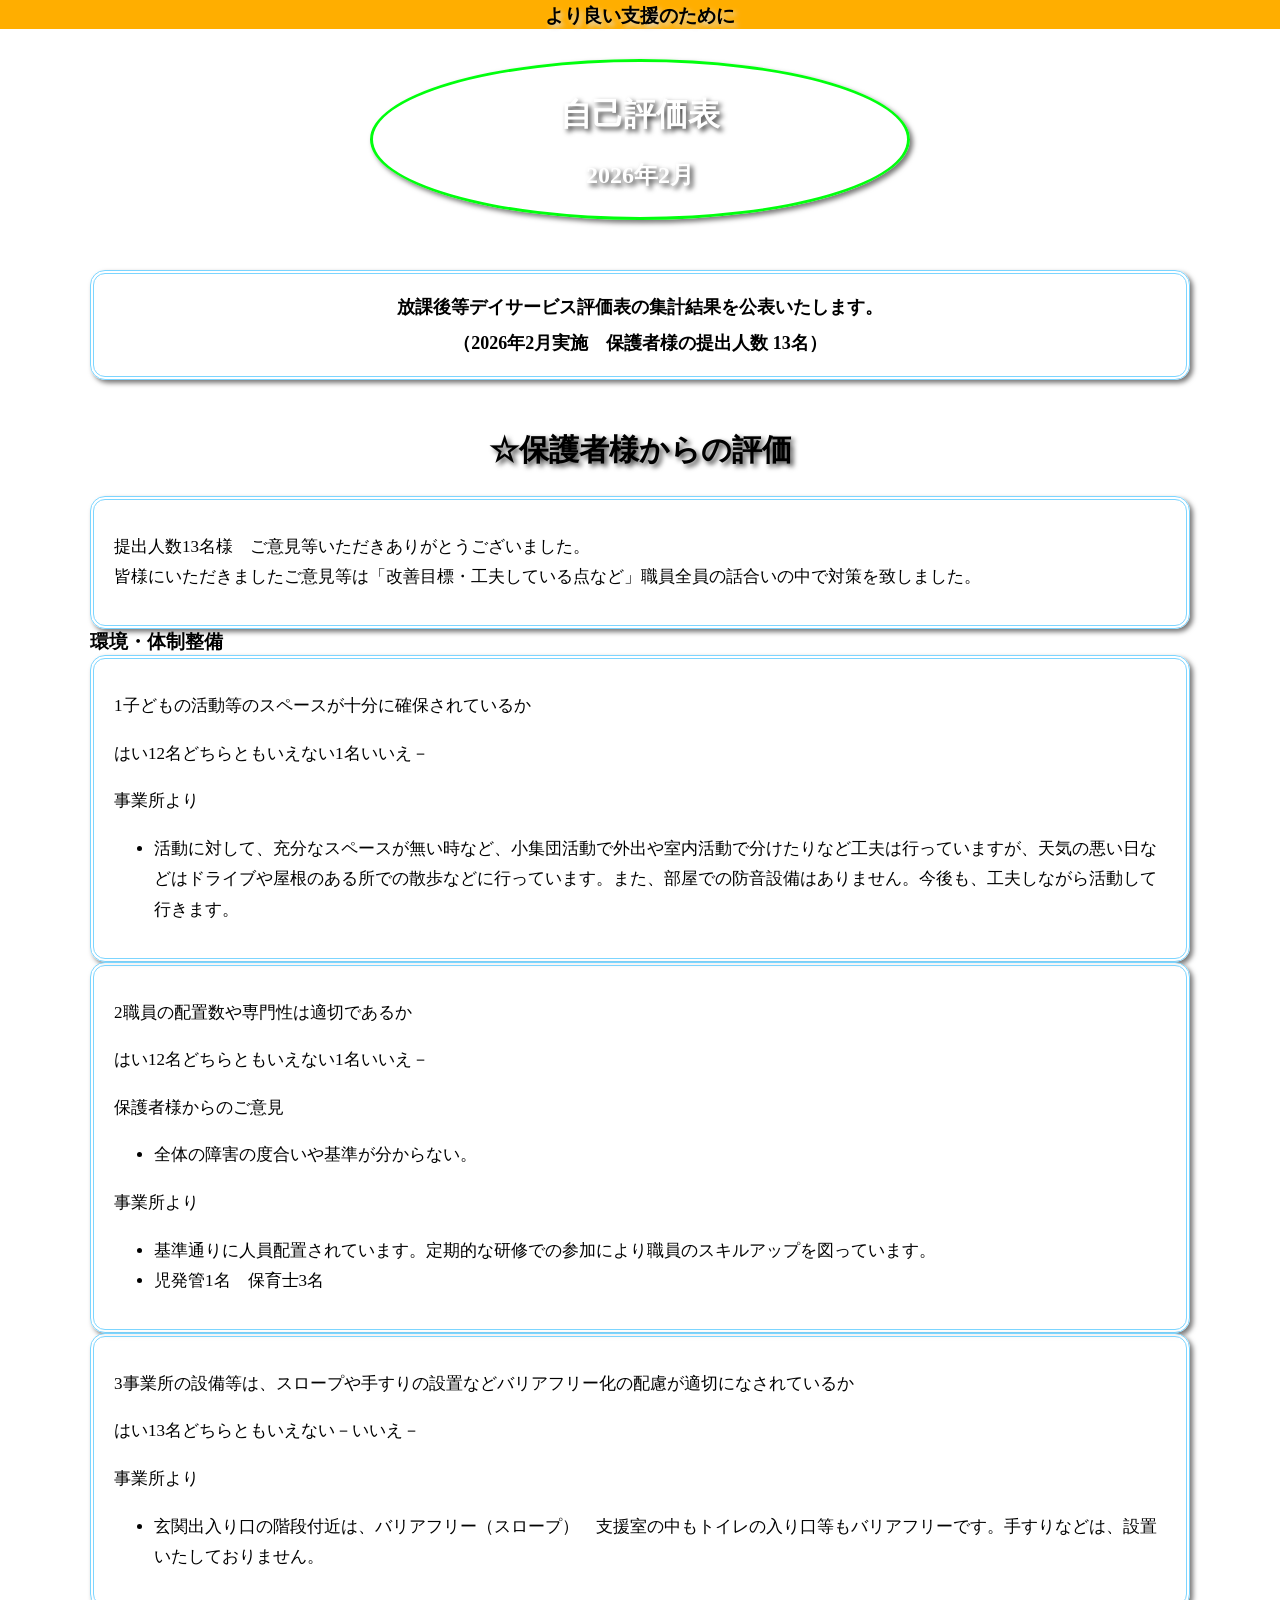
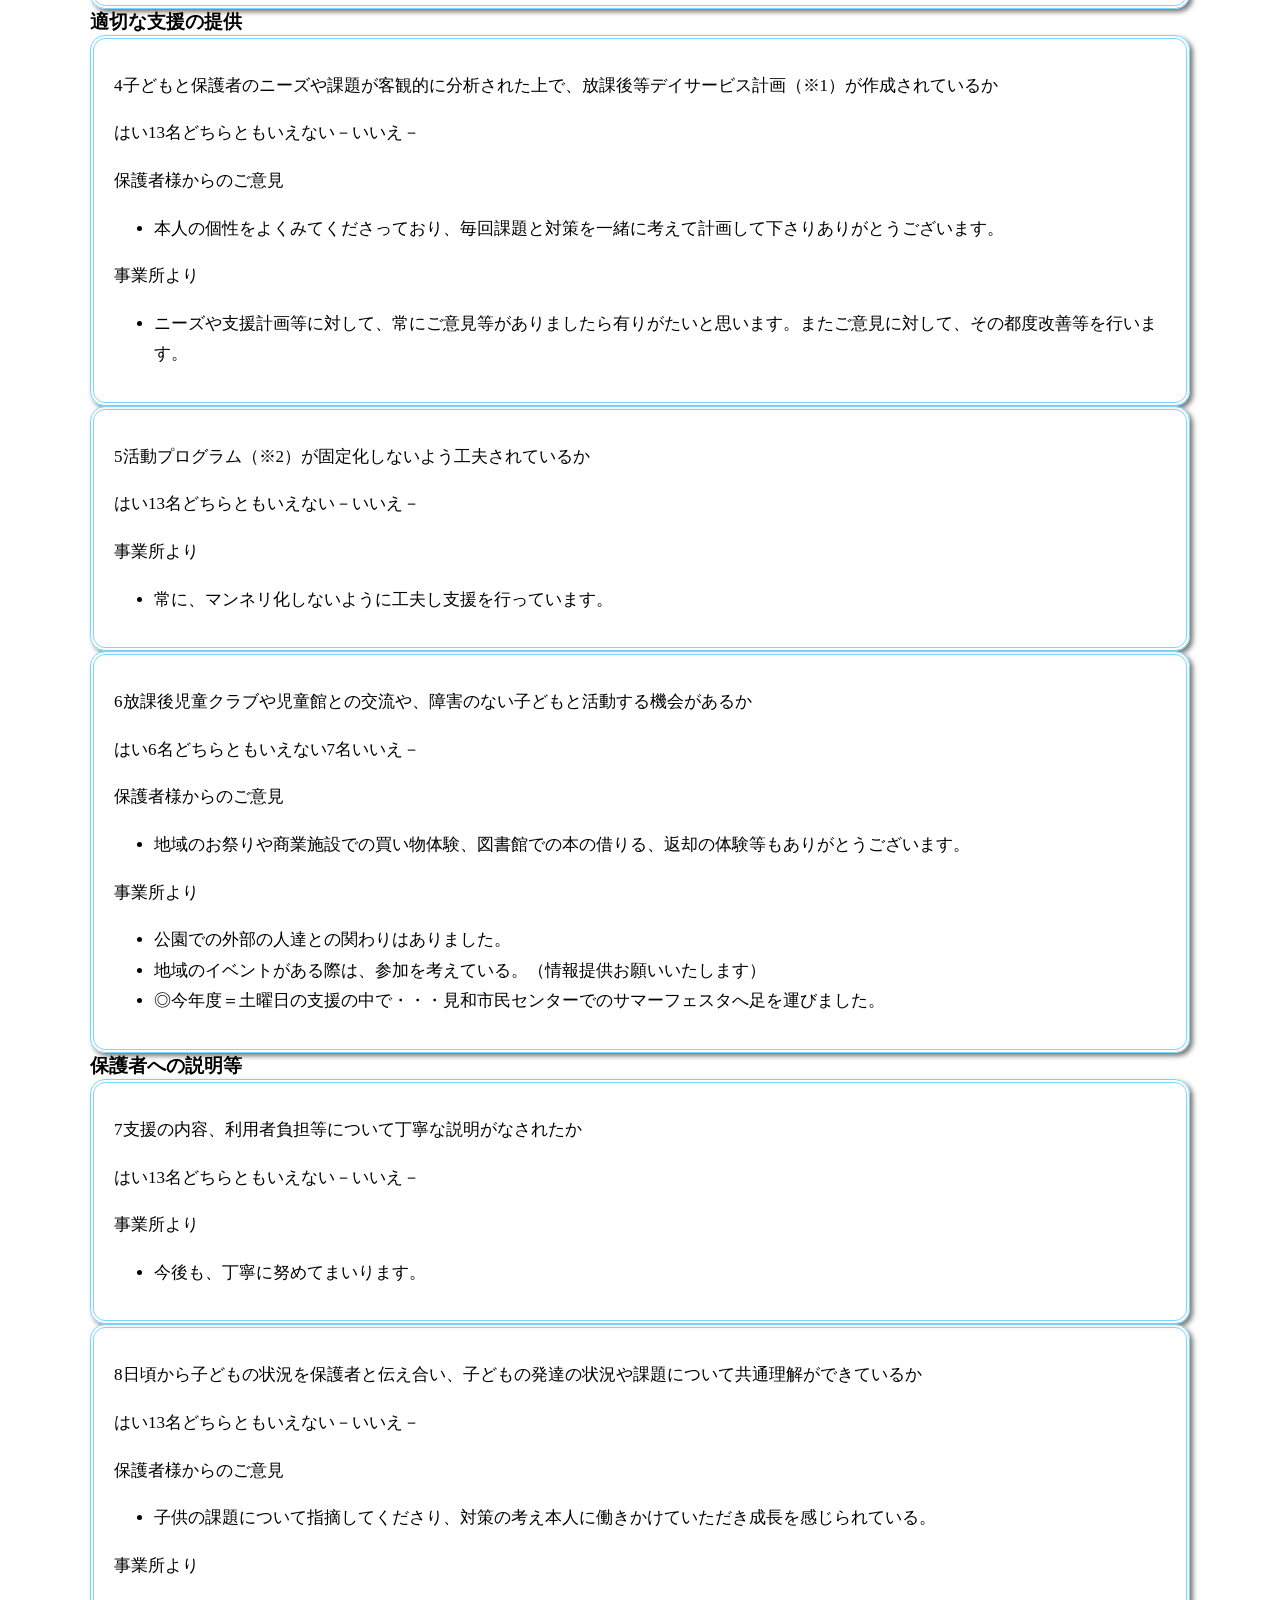
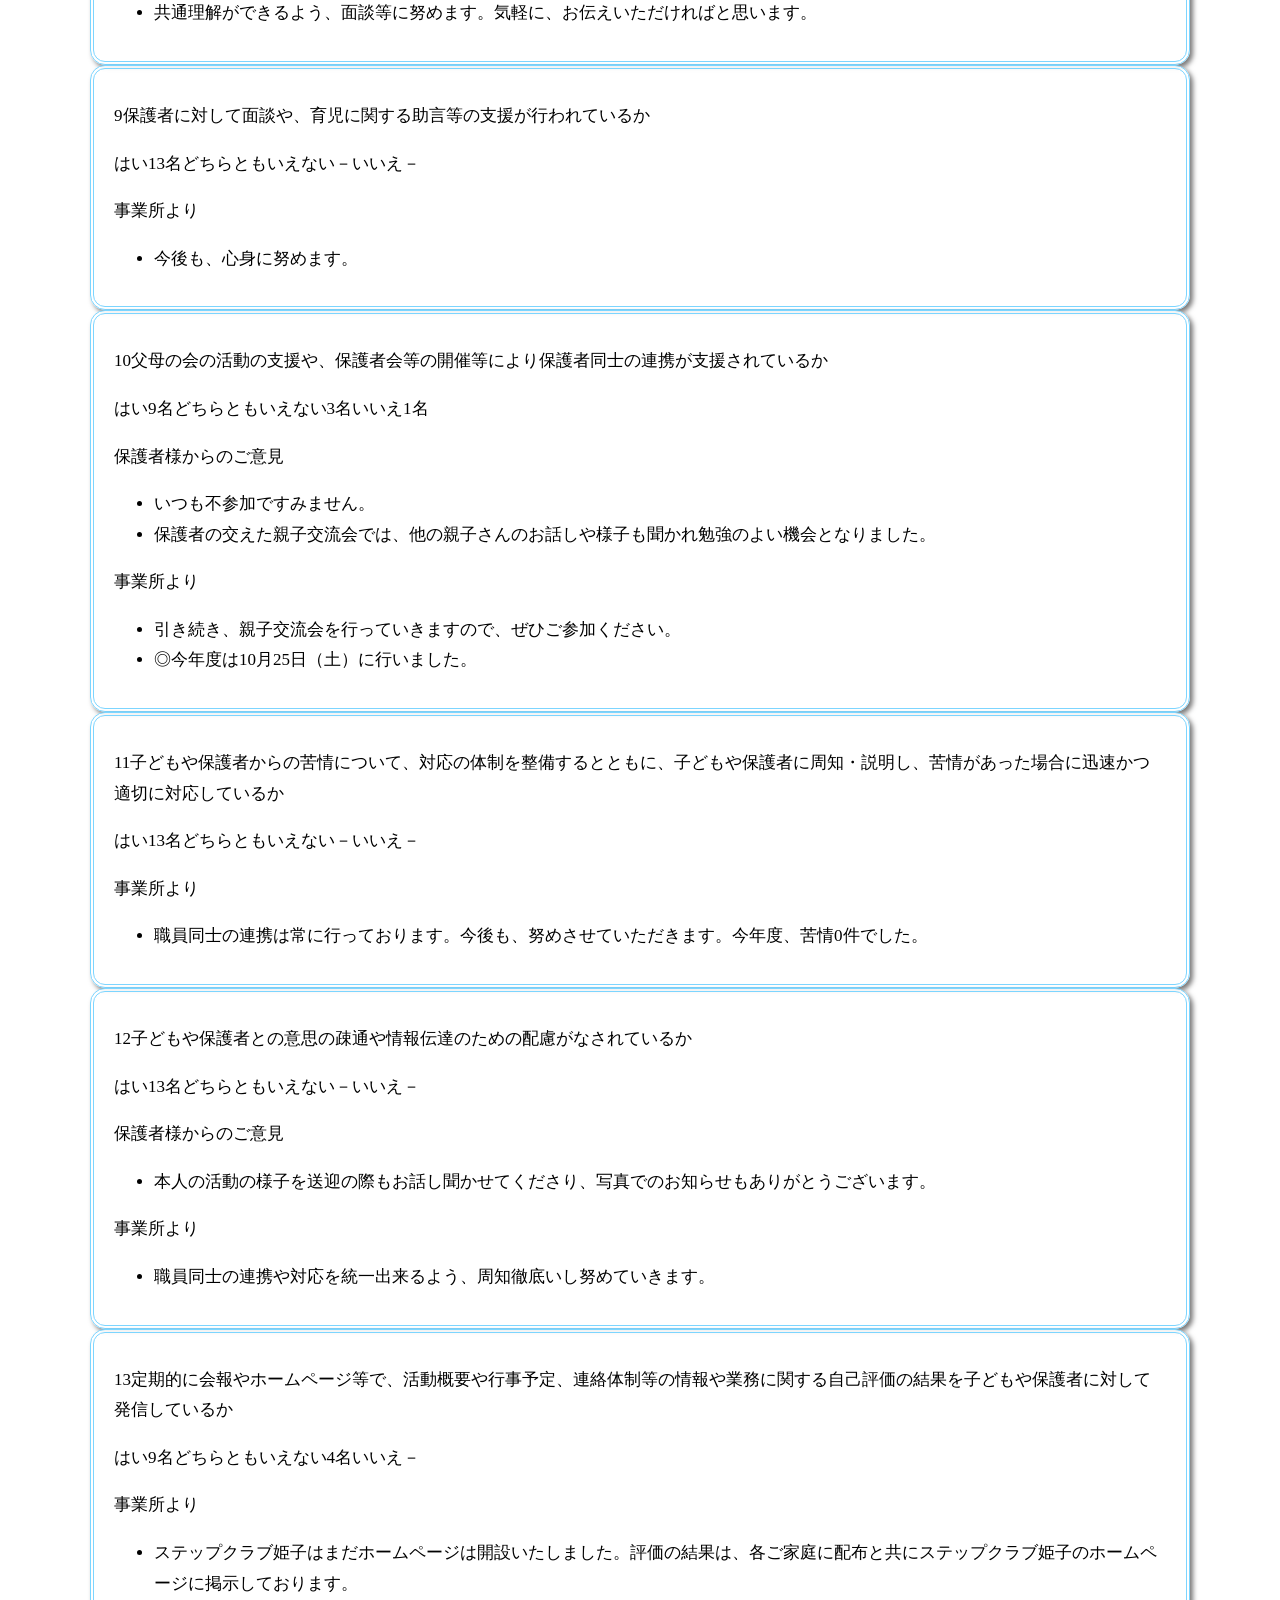
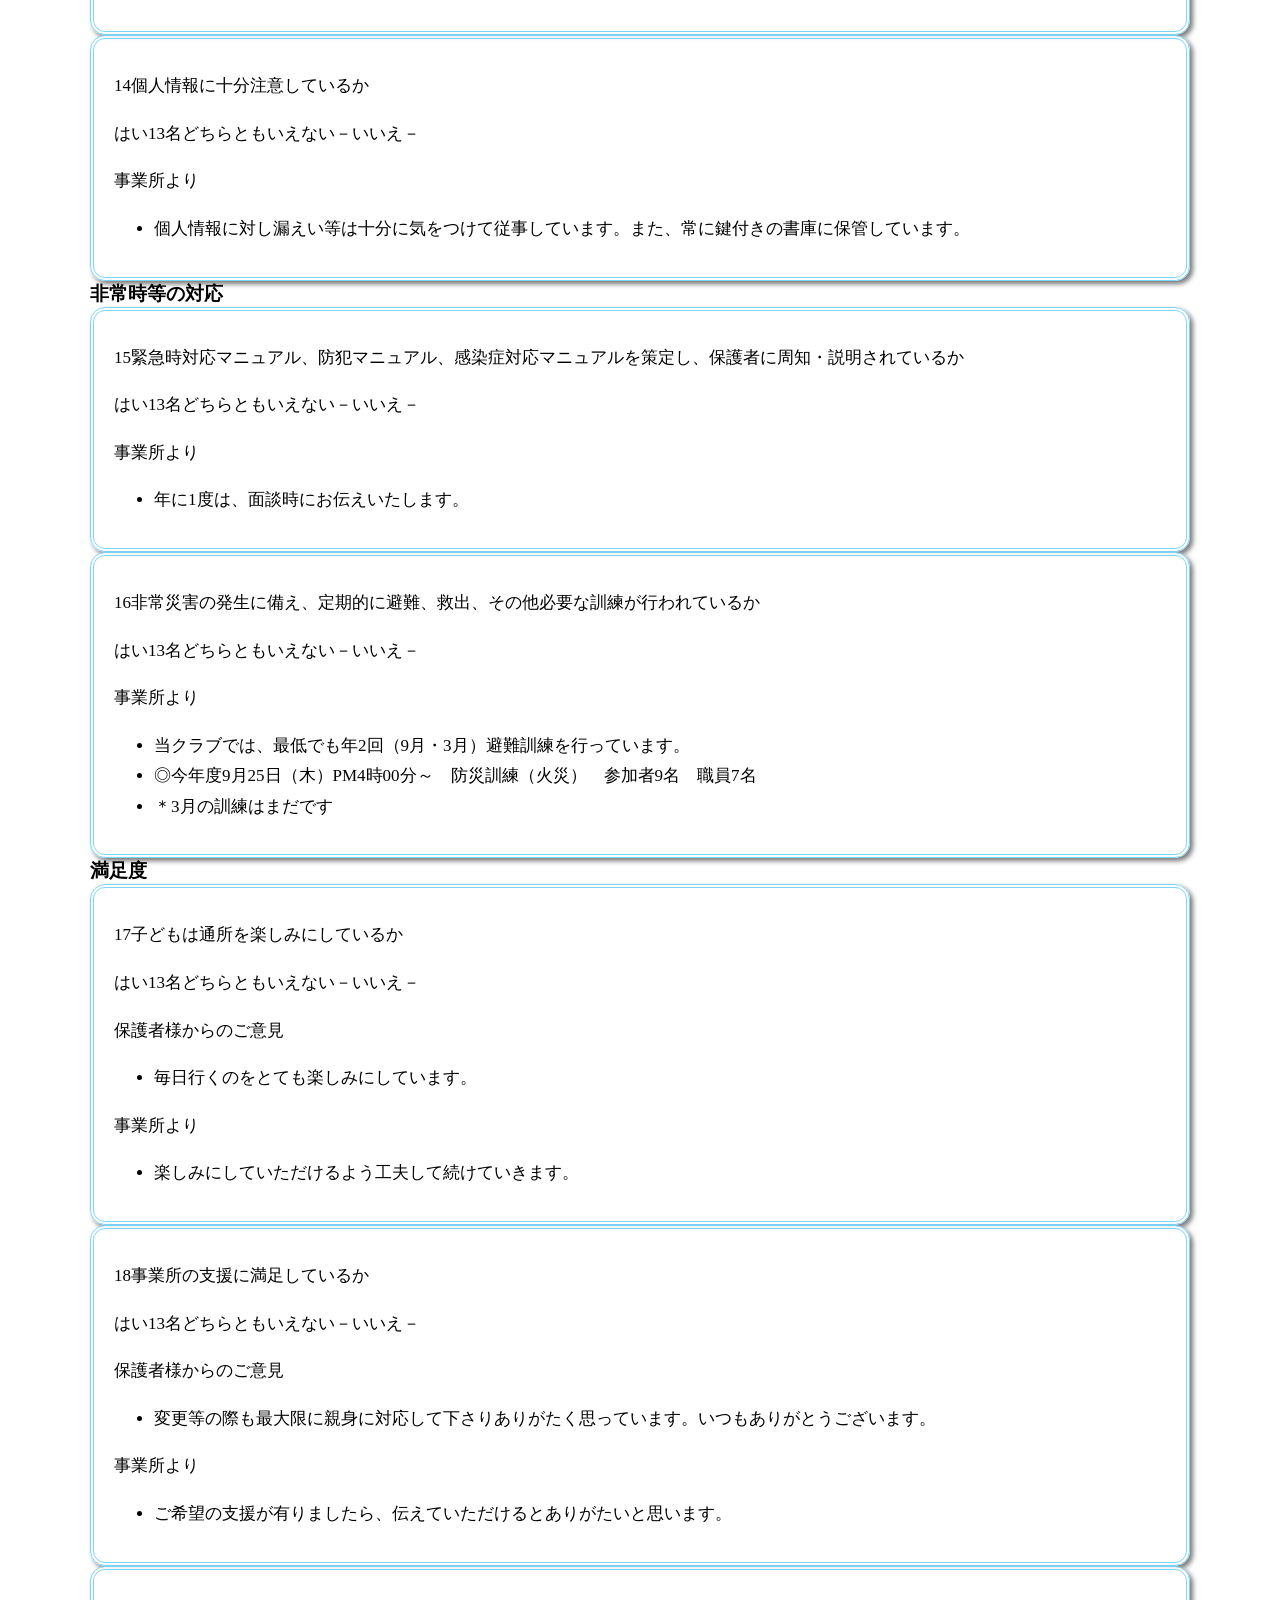
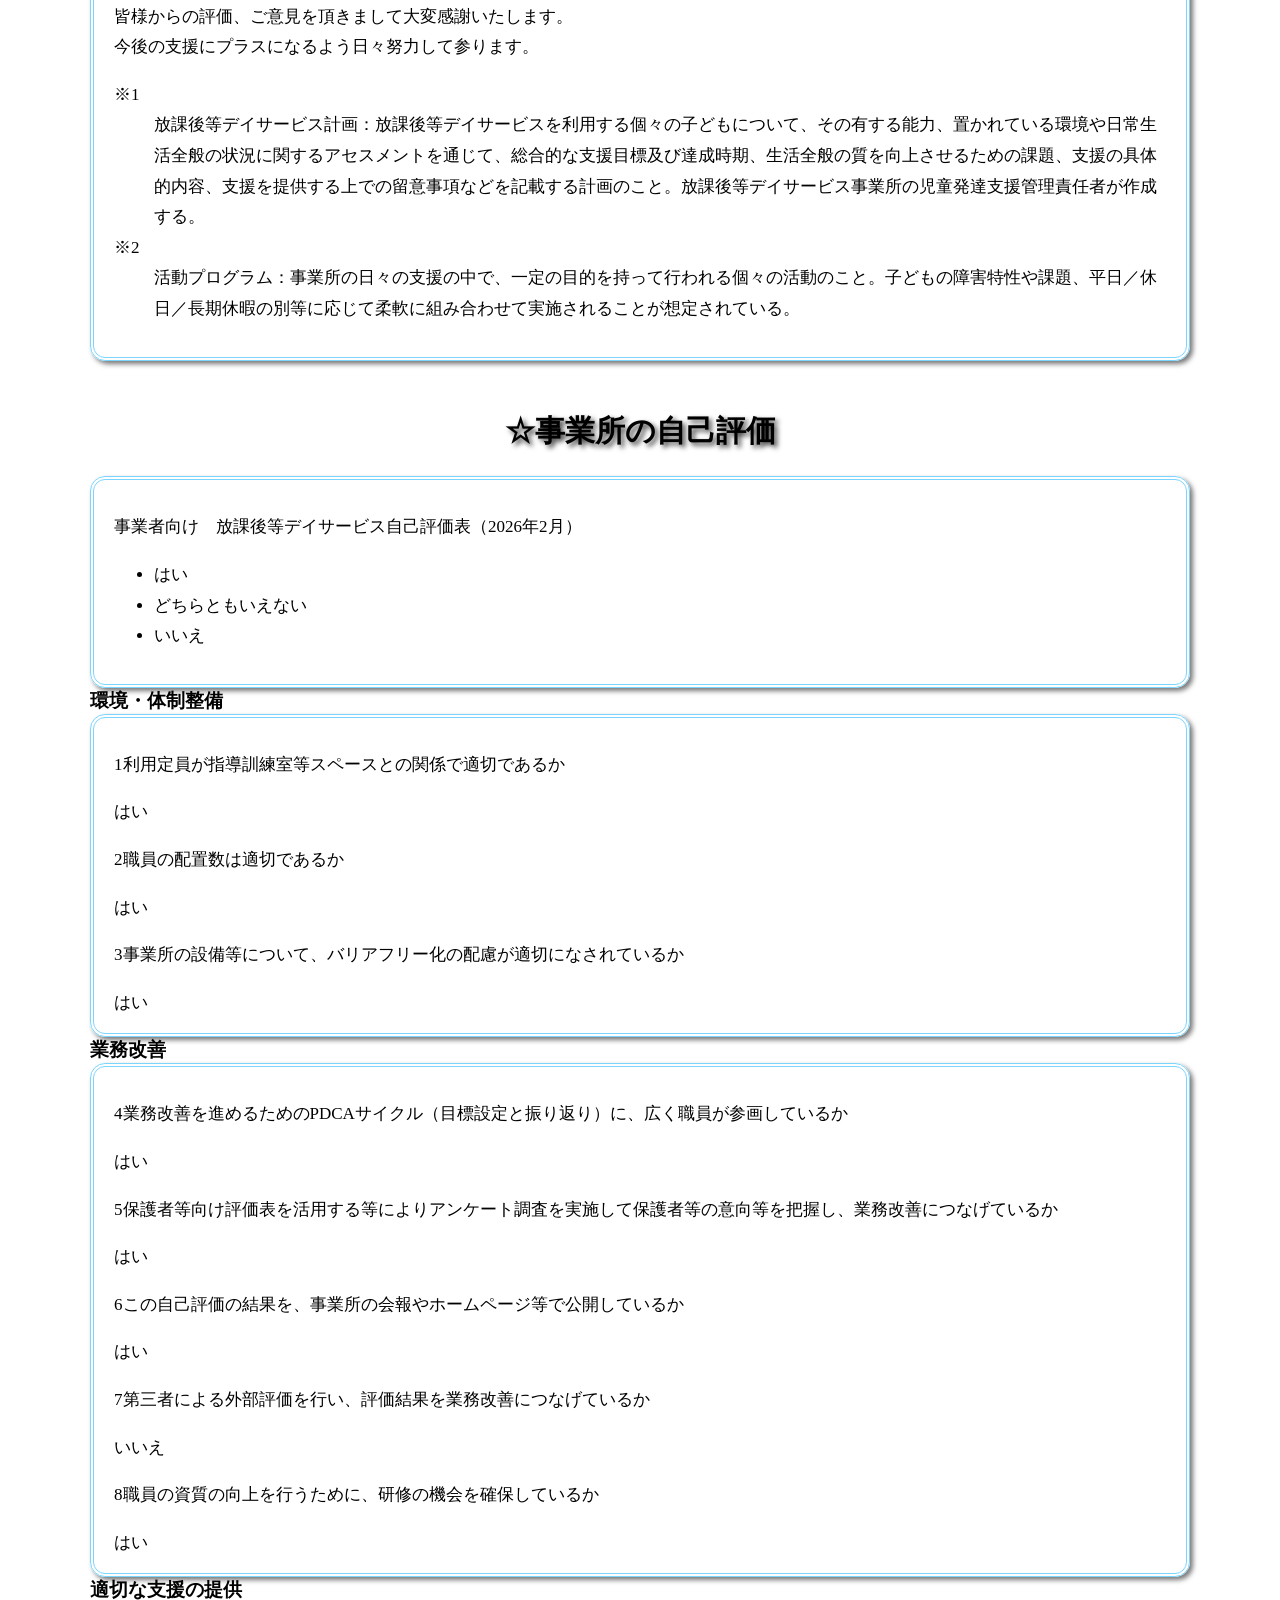
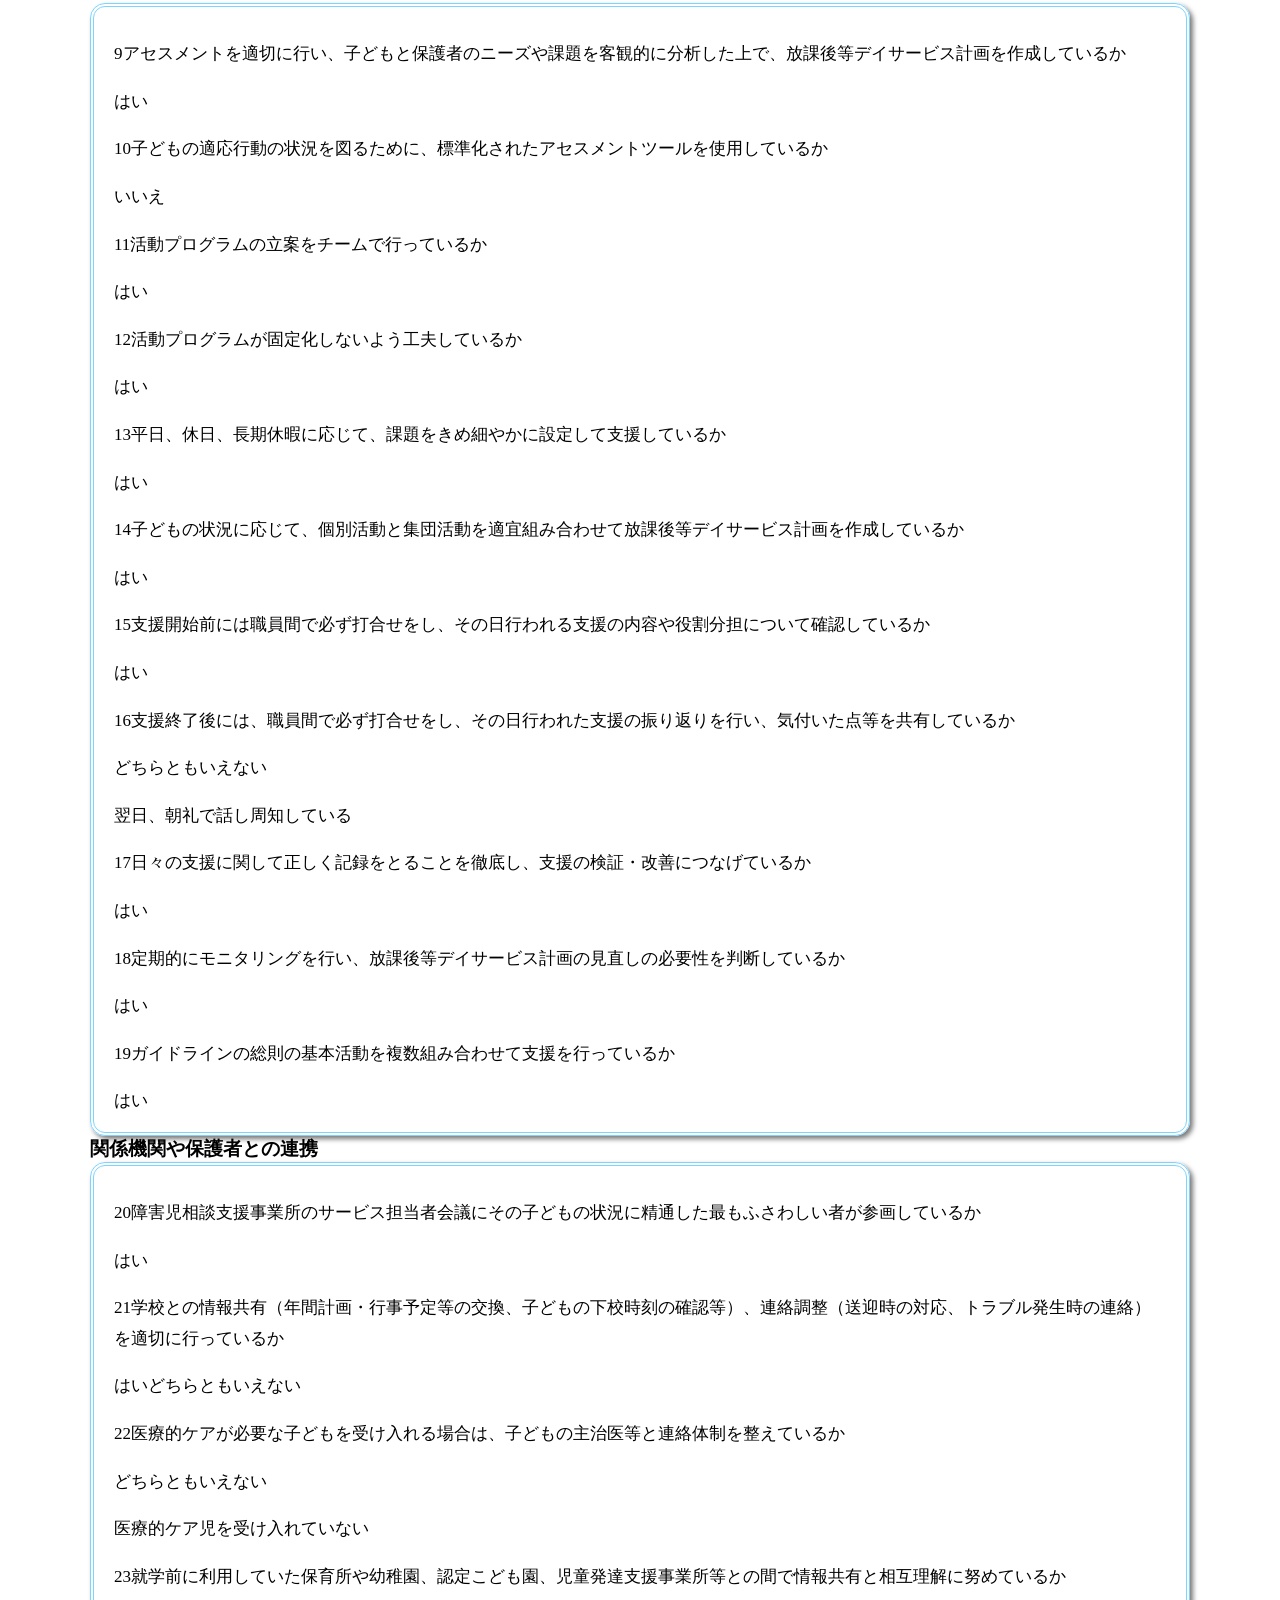
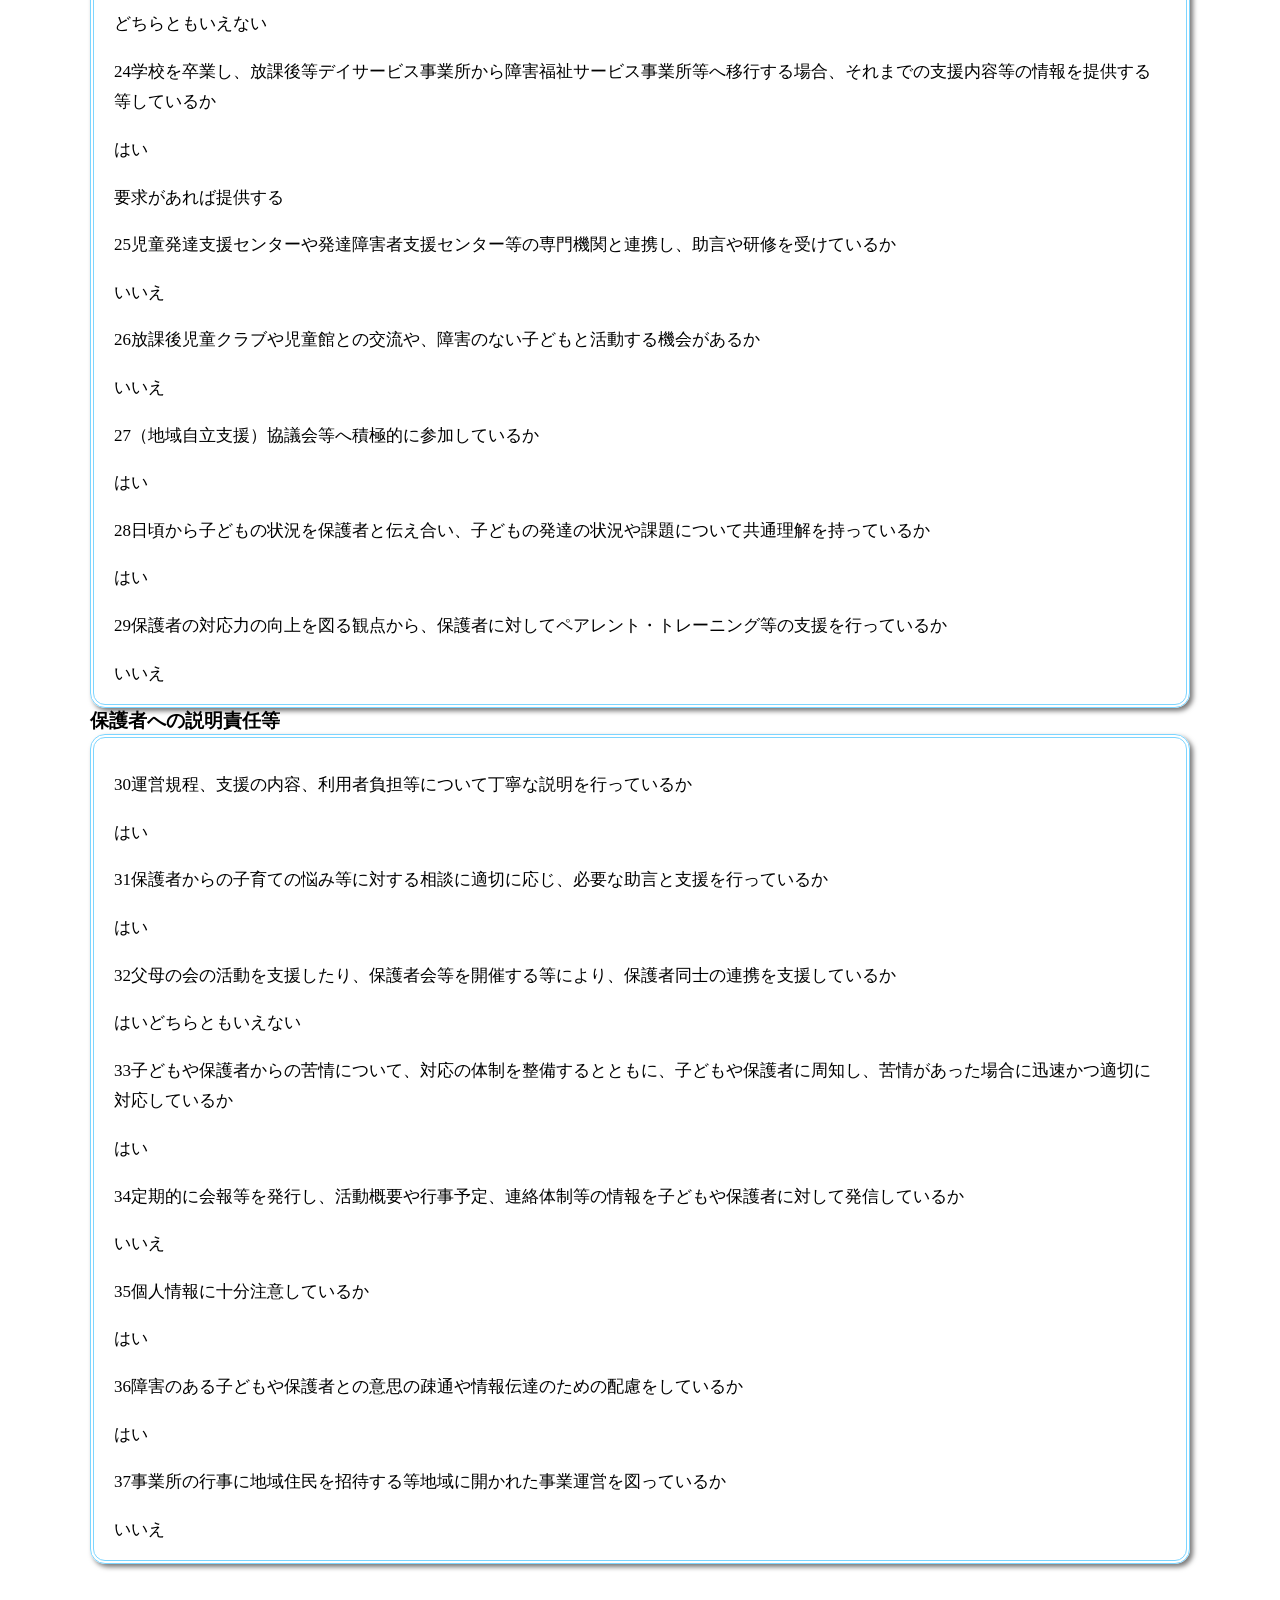
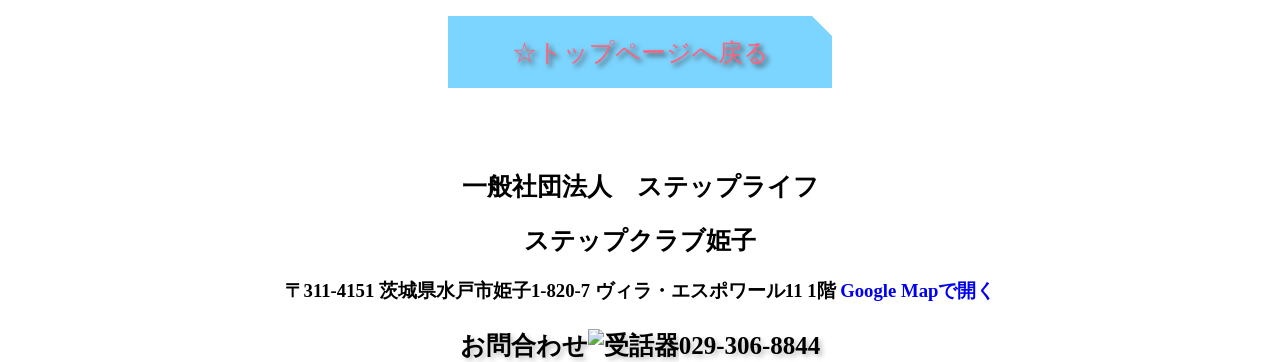
==== html/evaluation.html @ 7bf398f1 "Update evaluation.html" ====
<!DOCTYPE html>
<html lang="ja">
    <head>
        <meta charset="UTF-8">
        <meta name="viewport" content="width=device-width, initial-scale=1">
        <title>自己評価表 | 放課後等デイサービス　ステップクラブ姫子 | 水戸市</title>
        <meta name="description" content="水戸市の放課後等デイサービス ステップクラブ姫子の自己評価表です。保護者様からの評価とご意見、事業所の自己評価の結果を公表しています。">
        <meta property="og:site_name" content="ステップクラブ姫子" />
        <link rel="canonical" href="https://stepclub-himeko.github.io/html/evaluation.html">
        <link rel="icon" href="/images/favicon.png" type="image/png" sizes="192x192">
        <link rel="icon" href="/images/favicon.ico" sizes="48x48">
        <link rel="stylesheet" href="css/common.css">
        <link rel="stylesheet" href="css/evaluation2.css">
    </head>
    <body>
        <header id="header">
            <p class="first"><strong>より良い支援のために</strong></p>
        </header>
        <main id="main">
            <div class="title">
                <h1>自己評価表</h1>
                <h1 class="title-sub">2026年2月</h1>
            </div>

            <div class="section">
                <div class="card lead">
                    放課後等デイサービス評価表の集計結果を公表いたします。<br>
                    （2026年2月実施　保護者様の提出人数 13名）
                </div>
            </div>

            <div class="section">
                <h2 class="section-title parent-title">☆保護者様からの評価</h2>
                <div class="card">
                    <p class="intro">提出人数13名様　ご意見等いただきありがとうございました。<br>
                    皆様にいただきましたご意見等は「改善目標・工夫している点など」職員全員の話合いの中で対策を致しました。</p>
                </div>
                <h3 class="category">環境・体制整備</h3>
                <div class="item-list">
                    <div class="card item">
                        <p class="question"><span class="qno">1</span>子どもの活動等のスペースが十分に確保されているか</p>
                        <div class="counts"><span class="count yes"><span class="count-label">はい</span><span class="count-num">12名</span></span><span class="count mid"><span class="count-label">どちらともいえない</span><span class="count-num">1名</span></span><span class="count no zero"><span class="count-label">いいえ</span><span class="count-num">－</span></span></div>
                        <div class="answer"><p class="label">事業所より</p><ul><li>活動に対して、充分なスペースが無い時など、小集団活動で外出や室内活動で分けたりなど工夫は行っていますが、天気の悪い日などはドライブや屋根のある所での散歩などに行っています。また、部屋での防音設備はありません。今後も、工夫しながら活動して行きます。</li></ul></div>
                    </div>
                    <div class="card item">
                        <p class="question"><span class="qno">2</span>職員の配置数や専門性は適切であるか</p>
                        <div class="counts"><span class="count yes"><span class="count-label">はい</span><span class="count-num">12名</span></span><span class="count mid"><span class="count-label">どちらともいえない</span><span class="count-num">1名</span></span><span class="count no zero"><span class="count-label">いいえ</span><span class="count-num">－</span></span></div>
                        <div class="opinion"><p class="label">保護者様からのご意見</p><ul><li>全体の障害の度合いや基準が分からない。</li></ul></div>
                        <div class="answer"><p class="label">事業所より</p><ul><li>基準通りに人員配置されています。定期的な研修での参加により職員のスキルアップを図っています。</li><li>児発管1名　保育士3名</li></ul></div>
                    </div>
                    <div class="card item">
                        <p class="question"><span class="qno">3</span>事業所の設備等は、スロープや手すりの設置などバリアフリー化の配慮が適切になされているか</p>
                        <div class="counts"><span class="count yes"><span class="count-label">はい</span><span class="count-num">13名</span></span><span class="count mid zero"><span class="count-label">どちらともいえない</span><span class="count-num">－</span></span><span class="count no zero"><span class="count-label">いいえ</span><span class="count-num">－</span></span></div>
                        <div class="answer"><p class="label">事業所より</p><ul><li>玄関出入り口の階段付近は、バリアフリー（スロープ）　支援室の中もトイレの入り口等もバリアフリーです。手すりなどは、設置いたしておりません。</li></ul></div>
                    </div>
                </div>
                <h3 class="category">適切な支援の提供</h3>
                <div class="item-list">
                    <div class="card item">
                        <p class="question"><span class="qno">4</span>子どもと保護者のニーズや課題が客観的に分析された上で、放課後等デイサービス計画（※1）が作成されているか</p>
                        <div class="counts"><span class="count yes"><span class="count-label">はい</span><span class="count-num">13名</span></span><span class="count mid zero"><span class="count-label">どちらともいえない</span><span class="count-num">－</span></span><span class="count no zero"><span class="count-label">いいえ</span><span class="count-num">－</span></span></div>
                        <div class="opinion"><p class="label">保護者様からのご意見</p><ul><li>本人の個性をよくみてくださっており、毎回課題と対策を一緒に考えて計画して下さりありがとうございます。</li></ul></div>
                        <div class="answer"><p class="label">事業所より</p><ul><li>ニーズや支援計画等に対して、常にご意見等がありましたら有りがたいと思います。またご意見に対して、その都度改善等を行います。</li></ul></div>
                    </div>
                    <div class="card item">
                        <p class="question"><span class="qno">5</span>活動プログラム（※2）が固定化しないよう工夫されているか</p>
                        <div class="counts"><span class="count yes"><span class="count-label">はい</span><span class="count-num">13名</span></span><span class="count mid zero"><span class="count-label">どちらともいえない</span><span class="count-num">－</span></span><span class="count no zero"><span class="count-label">いいえ</span><span class="count-num">－</span></span></div>
                        <div class="answer"><p class="label">事業所より</p><ul><li>常に、マンネリ化しないように工夫し支援を行っています。</li></ul></div>
                    </div>
                    <div class="card item">
                        <p class="question"><span class="qno">6</span>放課後児童クラブや児童館との交流や、障害のない子どもと活動する機会があるか</p>
                        <div class="counts"><span class="count yes"><span class="count-label">はい</span><span class="count-num">6名</span></span><span class="count mid"><span class="count-label">どちらともいえない</span><span class="count-num">7名</span></span><span class="count no zero"><span class="count-label">いいえ</span><span class="count-num">－</span></span></div>
                        <div class="opinion"><p class="label">保護者様からのご意見</p><ul><li>地域のお祭りや商業施設での買い物体験、図書館での本の借りる、返却の体験等もありがとうございます。</li></ul></div>
                        <div class="answer"><p class="label">事業所より</p><ul><li>公園での外部の人達との関わりはありました。</li><li>地域のイベントがある際は、参加を考えている。（情報提供お願いいたします）</li><li class="strong">◎今年度＝土曜日の支援の中で・・・見和市民センターでのサマーフェスタへ足を運びました。</li></ul></div>
                    </div>
                </div>
                <h3 class="category">保護者への説明等</h3>
                <div class="item-list">
                    <div class="card item">
                        <p class="question"><span class="qno">7</span>支援の内容、利用者負担等について丁寧な説明がなされたか</p>
                        <div class="counts"><span class="count yes"><span class="count-label">はい</span><span class="count-num">13名</span></span><span class="count mid zero"><span class="count-label">どちらともいえない</span><span class="count-num">－</span></span><span class="count no zero"><span class="count-label">いいえ</span><span class="count-num">－</span></span></div>
                        <div class="answer"><p class="label">事業所より</p><ul><li>今後も、丁寧に努めてまいります。</li></ul></div>
                    </div>
                    <div class="card item">
                        <p class="question"><span class="qno">8</span>日頃から子どもの状況を保護者と伝え合い、子どもの発達の状況や課題について共通理解ができているか</p>
                        <div class="counts"><span class="count yes"><span class="count-label">はい</span><span class="count-num">13名</span></span><span class="count mid zero"><span class="count-label">どちらともいえない</span><span class="count-num">－</span></span><span class="count no zero"><span class="count-label">いいえ</span><span class="count-num">－</span></span></div>
                        <div class="opinion"><p class="label">保護者様からのご意見</p><ul><li>子供の課題について指摘してくださり、対策の考え本人に働きかけていただき成長を感じられている。</li></ul></div>
                        <div class="answer"><p class="label">事業所より</p><ul><li>共通理解ができるよう、面談等に努めます。気軽に、お伝えいただければと思います。</li></ul></div>
                    </div>
                    <div class="card item">
                        <p class="question"><span class="qno">9</span>保護者に対して面談や、育児に関する助言等の支援が行われているか</p>
                        <div class="counts"><span class="count yes"><span class="count-label">はい</span><span class="count-num">13名</span></span><span class="count mid zero"><span class="count-label">どちらともいえない</span><span class="count-num">－</span></span><span class="count no zero"><span class="count-label">いいえ</span><span class="count-num">－</span></span></div>
                        <div class="answer"><p class="label">事業所より</p><ul><li>今後も、心身に努めます。</li></ul></div>
                    </div>
                    <div class="card item">
                        <p class="question"><span class="qno">10</span>父母の会の活動の支援や、保護者会等の開催等により保護者同士の連携が支援されているか</p>
                        <div class="counts"><span class="count yes"><span class="count-label">はい</span><span class="count-num">9名</span></span><span class="count mid"><span class="count-label">どちらともいえない</span><span class="count-num">3名</span></span><span class="count no"><span class="count-label">いいえ</span><span class="count-num">1名</span></span></div>
                        <div class="opinion"><p class="label">保護者様からのご意見</p><ul><li>いつも不参加ですみません。</li><li>保護者の交えた親子交流会では、他の親子さんのお話しや様子も聞かれ勉強のよい機会となりました。</li></ul></div>
                        <div class="answer"><p class="label">事業所より</p><ul><li class="strong">引き続き、親子交流会を行っていきますので、ぜひご参加ください。</li><li class="strong">◎今年度は10月25日（土）に行いました。</li></ul></div>
                    </div>
                    <div class="card item">
                        <p class="question"><span class="qno">11</span>子どもや保護者からの苦情について、対応の体制を整備するとともに、子どもや保護者に周知・説明し、苦情があった場合に迅速かつ適切に対応しているか</p>
                        <div class="counts"><span class="count yes"><span class="count-label">はい</span><span class="count-num">13名</span></span><span class="count mid zero"><span class="count-label">どちらともいえない</span><span class="count-num">－</span></span><span class="count no zero"><span class="count-label">いいえ</span><span class="count-num">－</span></span></div>
                        <div class="answer"><p class="label">事業所より</p><ul><li>職員同士の連携は常に行っております。今後も、努めさせていただきます。今年度、苦情0件でした。</li></ul></div>
                    </div>
                    <div class="card item">
                        <p class="question"><span class="qno">12</span>子どもや保護者との意思の疎通や情報伝達のための配慮がなされているか</p>
                        <div class="counts"><span class="count yes"><span class="count-label">はい</span><span class="count-num">13名</span></span><span class="count mid zero"><span class="count-label">どちらともいえない</span><span class="count-num">－</span></span><span class="count no zero"><span class="count-label">いいえ</span><span class="count-num">－</span></span></div>
                        <div class="opinion"><p class="label">保護者様からのご意見</p><ul><li>本人の活動の様子を送迎の際もお話し聞かせてくださり、写真でのお知らせもありがとうございます。</li></ul></div>
                        <div class="answer"><p class="label">事業所より</p><ul><li>職員同士の連携や対応を統一出来るよう、周知徹底いし努めていきます。</li></ul></div>
                    </div>
                    <div class="card item">
                        <p class="question"><span class="qno">13</span>定期的に会報やホームページ等で、活動概要や行事予定、連絡体制等の情報や業務に関する自己評価の結果を子どもや保護者に対して発信しているか</p>
                        <div class="counts"><span class="count yes"><span class="count-label">はい</span><span class="count-num">9名</span></span><span class="count mid"><span class="count-label">どちらともいえない</span><span class="count-num">4名</span></span><span class="count no zero"><span class="count-label">いいえ</span><span class="count-num">－</span></span></div>
                        <div class="answer"><p class="label">事業所より</p><ul><li class="strong">ステップクラブ姫子はまだホームページは開設いたしました。評価の結果は、各ご家庭に配布と共にステップクラブ姫子のホームページに掲示しております。</li></ul></div>
                    </div>
                    <div class="card item">
                        <p class="question"><span class="qno">14</span>個人情報に十分注意しているか</p>
                        <div class="counts"><span class="count yes"><span class="count-label">はい</span><span class="count-num">13名</span></span><span class="count mid zero"><span class="count-label">どちらともいえない</span><span class="count-num">－</span></span><span class="count no zero"><span class="count-label">いいえ</span><span class="count-num">－</span></span></div>
                        <div class="answer"><p class="label">事業所より</p><ul><li>個人情報に対し漏えい等は十分に気をつけて従事しています。また、常に鍵付きの書庫に保管しています。</li></ul></div>
                    </div>
                </div>
                <h3 class="category">非常時等の対応</h3>
                <div class="item-list">
                    <div class="card item">
                        <p class="question"><span class="qno">15</span>緊急時対応マニュアル、防犯マニュアル、感染症対応マニュアルを策定し、保護者に周知・説明されているか</p>
                        <div class="counts"><span class="count yes"><span class="count-label">はい</span><span class="count-num">13名</span></span><span class="count mid zero"><span class="count-label">どちらともいえない</span><span class="count-num">－</span></span><span class="count no zero"><span class="count-label">いいえ</span><span class="count-num">－</span></span></div>
                        <div class="answer"><p class="label">事業所より</p><ul><li>年に1度は、面談時にお伝えいたします。</li></ul></div>
                    </div>
                    <div class="card item">
                        <p class="question"><span class="qno">16</span>非常災害の発生に備え、定期的に避難、救出、その他必要な訓練が行われているか</p>
                        <div class="counts"><span class="count yes"><span class="count-label">はい</span><span class="count-num">13名</span></span><span class="count mid zero"><span class="count-label">どちらともいえない</span><span class="count-num">－</span></span><span class="count no zero"><span class="count-label">いいえ</span><span class="count-num">－</span></span></div>
                        <div class="answer"><p class="label">事業所より</p><ul><li class="strong">当クラブでは、最低でも年2回（9月・3月）避難訓練を行っています。</li><li class="strong">◎今年度9月25日（木）PM4時00分～　防災訓練（火災）　参加者9名　職員7名</li><li class="strong">＊3月の訓練はまだです</li></ul></div>
                    </div>
                </div>
                <h3 class="category">満足度</h3>
                <div class="item-list">
                    <div class="card item">
                        <p class="question"><span class="qno">17</span>子どもは通所を楽しみにしているか</p>
                        <div class="counts"><span class="count yes"><span class="count-label">はい</span><span class="count-num">13名</span></span><span class="count mid zero"><span class="count-label">どちらともいえない</span><span class="count-num">－</span></span><span class="count no zero"><span class="count-label">いいえ</span><span class="count-num">－</span></span></div>
                        <div class="opinion"><p class="label">保護者様からのご意見</p><ul><li>毎日行くのをとても楽しみにしています。</li></ul></div>
                        <div class="answer"><p class="label">事業所より</p><ul><li>楽しみにしていただけるよう工夫して続けていきます。</li></ul></div>
                    </div>
                    <div class="card item">
                        <p class="question"><span class="qno">18</span>事業所の支援に満足しているか</p>
                        <div class="counts"><span class="count yes"><span class="count-label">はい</span><span class="count-num">13名</span></span><span class="count mid zero"><span class="count-label">どちらともいえない</span><span class="count-num">－</span></span><span class="count no zero"><span class="count-label">いいえ</span><span class="count-num">－</span></span></div>
                        <div class="opinion"><p class="label">保護者様からのご意見</p><ul><li>変更等の際も最大限に親身に対応して下さりありがたく思っています。いつもありがとうございます。</li></ul></div>
                        <div class="answer"><p class="label">事業所より</p><ul><li class="strong">ご希望の支援が有りましたら、伝えていただけるとありがたいと思います。</li></ul></div>
                    </div>
                </div>
                <div class="card notes">
                    <p class="thanks">皆様からの評価、ご意見を頂きまして大変感謝いたします。<br>今後の支援にプラスになるよう日々努力して参ります。</p>
                    <dl class="footnote">
                        <dt>※1</dt>
                        <dd>放課後等デイサービス計画：放課後等デイサービスを利用する個々の子どもについて、その有する能力、置かれている環境や日常生活全般の状況に関するアセスメントを通じて、総合的な支援目標及び達成時期、生活全般の質を向上させるための課題、支援の具体的内容、支援を提供する上での留意事項などを記載する計画のこと。放課後等デイサービス事業所の児童発達支援管理責任者が作成する。</dd>
                        <dt>※2</dt>
                        <dd>活動プログラム：事業所の日々の支援の中で、一定の目的を持って行われる個々の活動のこと。子どもの障害特性や課題、平日／休日／長期休暇の別等に応じて柔軟に組み合わせて実施されることが想定されている。</dd>
                    </dl>
                </div>
            </div>

            <div class="section">
                <h2 class="section-title self-title">☆事業所の自己評価</h2>
                <div class="card">
                    <p class="intro">事業者向け　放課後等デイサービス自己評価表（2026年2月）</p>
                    <ul class="legend">
                        <li><span class="mark yes">はい</span></li>
                        <li><span class="mark mid">どちらともいえない</span></li>
                        <li><span class="mark no">いいえ</span></li>
                    </ul>
                </div>
                <h3 class="category">環境・体制整備</h3>
                <div class="card self-list">
                    <div class="self-row"><p class="question"><span class="qno">1</span>利用定員が指導訓練室等スペースとの関係で適切であるか</p><div class="result"><span class="mark yes">はい</span></div></div>
                    <div class="self-row"><p class="question"><span class="qno">2</span>職員の配置数は適切であるか</p><div class="result"><span class="mark yes">はい</span></div></div>
                    <div class="self-row"><p class="question"><span class="qno">3</span>事業所の設備等について、バリアフリー化の配慮が適切になされているか</p><div class="result"><span class="mark yes">はい</span></div></div>
                </div>
                <h3 class="category">業務改善</h3>
                <div class="card self-list">
                    <div class="self-row"><p class="question"><span class="qno">4</span>業務改善を進めるためのPDCAサイクル（目標設定と振り返り）に、広く職員が参画しているか</p><div class="result"><span class="mark yes">はい</span></div></div>
                    <div class="self-row"><p class="question"><span class="qno">5</span>保護者等向け評価表を活用する等によりアンケート調査を実施して保護者等の意向等を把握し、業務改善につなげているか</p><div class="result"><span class="mark yes">はい</span></div></div>
                    <div class="self-row"><p class="question"><span class="qno">6</span>この自己評価の結果を、事業所の会報やホームページ等で公開しているか</p><div class="result"><span class="mark yes">はい</span></div></div>
                    <div class="self-row"><p class="question"><span class="qno">7</span>第三者による外部評価を行い、評価結果を業務改善につなげているか</p><div class="result"><span class="mark no">いいえ</span></div></div>
                    <div class="self-row"><p class="question"><span class="qno">8</span>職員の資質の向上を行うために、研修の機会を確保しているか</p><div class="result"><span class="mark yes">はい</span></div></div>
                </div>
                <h3 class="category">適切な支援の提供</h3>
                <div class="card self-list">
                    <div class="self-row"><p class="question"><span class="qno">9</span>アセスメントを適切に行い、子どもと保護者のニーズや課題を客観的に分析した上で、放課後等デイサービス計画を作成しているか</p><div class="result"><span class="mark yes">はい</span></div></div>
                    <div class="self-row"><p class="question"><span class="qno">10</span>子どもの適応行動の状況を図るために、標準化されたアセスメントツールを使用しているか</p><div class="result"><span class="mark no">いいえ</span></div></div>
                    <div class="self-row"><p class="question"><span class="qno">11</span>活動プログラムの立案をチームで行っているか</p><div class="result"><span class="mark yes">はい</span></div></div>
                    <div class="self-row"><p class="question"><span class="qno">12</span>活動プログラムが固定化しないよう工夫しているか</p><div class="result"><span class="mark yes">はい</span></div></div>
                    <div class="self-row"><p class="question"><span class="qno">13</span>平日、休日、長期休暇に応じて、課題をきめ細やかに設定して支援しているか</p><div class="result"><span class="mark yes">はい</span></div></div>
                    <div class="self-row"><p class="question"><span class="qno">14</span>子どもの状況に応じて、個別活動と集団活動を適宜組み合わせて放課後等デイサービス計画を作成しているか</p><div class="result"><span class="mark yes">はい</span></div></div>
                    <div class="self-row"><p class="question"><span class="qno">15</span>支援開始前には職員間で必ず打合せをし、その日行われる支援の内容や役割分担について確認しているか</p><div class="result"><span class="mark yes">はい</span></div></div>
                    <div class="self-row"><p class="question"><span class="qno">16</span>支援終了後には、職員間で必ず打合せをし、その日行われた支援の振り返りを行い、気付いた点等を共有しているか</p><div class="result"><span class="mark mid">どちらともいえない</span><p class="memo">翌日、朝礼で話し周知している</p></div></div>
                    <div class="self-row"><p class="question"><span class="qno">17</span>日々の支援に関して正しく記録をとることを徹底し、支援の検証・改善につなげているか</p><div class="result"><span class="mark yes">はい</span></div></div>
                    <div class="self-row"><p class="question"><span class="qno">18</span>定期的にモニタリングを行い、放課後等デイサービス計画の見直しの必要性を判断しているか</p><div class="result"><span class="mark yes">はい</span></div></div>
                    <div class="self-row"><p class="question"><span class="qno">19</span>ガイドラインの総則の基本活動を複数組み合わせて支援を行っているか</p><div class="result"><span class="mark yes">はい</span></div></div>
                </div>
                <h3 class="category">関係機関や保護者との連携</h3>
                <div class="card self-list">
                    <div class="self-row"><p class="question"><span class="qno">20</span>障害児相談支援事業所のサービス担当者会議にその子どもの状況に精通した最もふさわしい者が参画しているか</p><div class="result"><span class="mark yes">はい</span></div></div>
                    <div class="self-row"><p class="question"><span class="qno">21</span>学校との情報共有（年間計画・行事予定等の交換、子どもの下校時刻の確認等）、連絡調整（送迎時の対応、トラブル発生時の連絡）を適切に行っているか</p><div class="result"><span class="mark yes">はい</span><span class="mark mid">どちらともいえない</span></div></div>
                    <div class="self-row"><p class="question"><span class="qno">22</span>医療的ケアが必要な子どもを受け入れる場合は、子どもの主治医等と連絡体制を整えているか</p><div class="result"><span class="mark mid">どちらともいえない</span><p class="memo">医療的ケア児を受け入れていない</p></div></div>
                    <div class="self-row"><p class="question"><span class="qno">23</span>就学前に利用していた保育所や幼稚園、認定こども園、児童発達支援事業所等との間で情報共有と相互理解に努めているか</p><div class="result"><span class="mark mid">どちらともいえない</span></div></div>
                    <div class="self-row"><p class="question"><span class="qno">24</span>学校を卒業し、放課後等デイサービス事業所から障害福祉サービス事業所等へ移行する場合、それまでの支援内容等の情報を提供する等しているか</p><div class="result"><span class="mark yes">はい</span><p class="memo">要求があれば提供する</p></div></div>
                    <div class="self-row"><p class="question"><span class="qno">25</span>児童発達支援センターや発達障害者支援センター等の専門機関と連携し、助言や研修を受けているか</p><div class="result"><span class="mark no">いいえ</span></div></div>
                    <div class="self-row"><p class="question"><span class="qno">26</span>放課後児童クラブや児童館との交流や、障害のない子どもと活動する機会があるか</p><div class="result"><span class="mark no">いいえ</span></div></div>
                    <div class="self-row"><p class="question"><span class="qno">27</span>（地域自立支援）協議会等へ積極的に参加しているか</p><div class="result"><span class="mark yes">はい</span></div></div>
                    <div class="self-row"><p class="question"><span class="qno">28</span>日頃から子どもの状況を保護者と伝え合い、子どもの発達の状況や課題について共通理解を持っているか</p><div class="result"><span class="mark yes">はい</span></div></div>
                    <div class="self-row"><p class="question"><span class="qno">29</span>保護者の対応力の向上を図る観点から、保護者に対してペアレント・トレーニング等の支援を行っているか</p><div class="result"><span class="mark no">いいえ</span></div></div>
                </div>
                <h3 class="category">保護者への説明責任等</h3>
                <div class="card self-list">
                    <div class="self-row"><p class="question"><span class="qno">30</span>運営規程、支援の内容、利用者負担等について丁寧な説明を行っているか</p><div class="result"><span class="mark yes">はい</span></div></div>
                    <div class="self-row"><p class="question"><span class="qno">31</span>保護者からの子育ての悩み等に対する相談に適切に応じ、必要な助言と支援を行っているか</p><div class="result"><span class="mark yes">はい</span></div></div>
                    <div class="self-row"><p class="question"><span class="qno">32</span>父母の会の活動を支援したり、保護者会等を開催する等により、保護者同士の連携を支援しているか</p><div class="result"><span class="mark yes">はい</span><span class="mark mid">どちらともいえない</span></div></div>
                    <div class="self-row"><p class="question"><span class="qno">33</span>子どもや保護者からの苦情について、対応の体制を整備するとともに、子どもや保護者に周知し、苦情があった場合に迅速かつ適切に対応しているか</p><div class="result"><span class="mark yes">はい</span></div></div>
                    <div class="self-row"><p class="question"><span class="qno">34</span>定期的に会報等を発行し、活動概要や行事予定、連絡体制等の情報を子どもや保護者に対して発信しているか</p><div class="result"><span class="mark no">いいえ</span></div></div>
                    <div class="self-row"><p class="question"><span class="qno">35</span>個人情報に十分注意しているか</p><div class="result"><span class="mark yes">はい</span></div></div>
                    <div class="self-row"><p class="question"><span class="qno">36</span>障害のある子どもや保護者との意思の疎通や情報伝達のための配慮をしているか</p><div class="result"><span class="mark yes">はい</span></div></div>
                    <div class="self-row"><p class="question"><span class="qno">37</span>事業所の行事に地域住民を招待する等地域に開かれた事業運営を図っているか</p><div class="result"><span class="mark no">いいえ</span></div></div>
                </div>
            </div>

            <div class="link-block">
                <a class="top-link" href="../index.html">
                    <div class="link-box">
                        ☆トップページへ戻る
                    </div>
                </a>
            </div>
        </main>
        <footer>
            <div class="company-name">
                <h2>一般社団法人　ステップライフ</h2>
                <h2>ステップクラブ姫子</h2>
            </div>
            <div class="address">
                <h3>〒311-4151 茨城県水戸市姫子1-820-7 ヴィラ・エスポワール11 1階 <a href="https://maps.app.goo.gl/JjThEcrqFxgpJcKo6" target="_blank">Google Mapで開く</a></h3>
            </div>
            <div class="tel">
                <h3>お問合わせ<img class="img" src="../images/tel.png" alt="受話器" width="25" height="25"/><a class="tel-number" href="tel:029-306-8844">029-306-8844</a></h3>
            </div>
        </footer>
    </body>
</html>
---- html/css/common.css ----
/* 下層ページ共通（トップページ css/main.css・採用情報 recruit.css のデザインに合わせています） */

body{
    background-image: url(../../css/images/sky.jpg);
    background-size: cover;
    margin: 0;
}

h2{
    text-shadow: 3px 3px 5px #414141;
    font-size: 30px;
    text-align: center;
}

h3{
    margin: auto;
}

a{
    text-decoration: none;
}

.first{
    background-color: rgb(255, 174, 0);
    text-align: center;
    text-shadow: 3px 3px 5px #e0dfdf;
    color: rgb(0, 0, 0);
    font-size: larger;
    font-weight: bold;
    padding-top: 3px;
    margin: 0;
}

/* タイトル（トップページと同じ楕円の枠） */
.title{
    text-align: center;
    border: solid 3px rgb(0, 255, 13);
    border-radius: 50%;
    text-shadow: 3px 3px 5px #414141;
    box-shadow: 3px 3px 5px #797878;
    margin: auto;
    margin-top: 30px;
    padding: 10px 0;
    color: white;
    box-sizing: border-box;
    width: min(60vh, calc(100vw - 20px));
}

.title-sub{
    font-size: 24px;
}

.tel{
    text-shadow: 3px 3px 5px #c0c0c0;
}

.tel h3{
    font-size: 25px;
}

.tel-number{
    font-size: 25px;
    color: rgb(0, 0, 0);
}

/* 本文の白い枠 */
.section{
    width: min(90vw, 1100px);
    margin: auto;
    margin-top: 50px;
}

.card{
    padding: 15px 20px;
    background-color: rgba(255, 255, 255, 0.88);
    border: double 4px rgb(124, 213, 255);
    border-radius: 15px;
    box-shadow: 3px 3px 5px #797878;
    font-size: 17px;
    line-height: 1.8;
}

.lead{
    font-size: 18px;
    line-height: 2;
    font-weight: bold;
    text-align: center;
}

.note{
    font-size: 15px;
    margin: 10px 0 0;
}

/* トップへ戻るボタン（トップページのリンクボックスと同じデザイン） */
.link-block{
    display: flex;
    margin-top: 50px;
    margin-bottom: 80px;
}

.top-link{
    margin: auto;
}

.link-box{
    position: relative;
    border: double 2px white;
    font-size: 25px;
    height: 8vh;
    min-height: 50px;
    width: max(30vw, 280px);
    margin: auto;
    display: flex;
    align-items: center;
    justify-content: center;
    color: rgb(255, 98, 125);
    background-color: rgb(124, 213, 255);
    text-shadow: 3px 3px 5px #414141;
    transition: background-color 0.5s;
}

.link-box::after{
    content: '';
    position: absolute;
    right: 0;
    top: 0;
    border-width: 0 20px 20px 0;
    border-style: solid;
    border-color: rgb(124, 213, 255) #fff;
}

@media (hover: hover){
    .link-box:hover{
        background-color: rgb(255, 255, 255);
        color: rgb(52, 174, 255);
        text-shadow: 3px 3px 5px rgb(160, 160, 160);
    }

    .link-box:hover::after{
        border-color: #fff;
    }
}

footer{
    text-align: center;
}

.company-name h2{
    font-size: 25px;
    text-shadow: none;
}

.address{
    margin: auto;
    text-align: center;
    margin-bottom: 25px;
}

.address h3{
    width: 80vw;
}
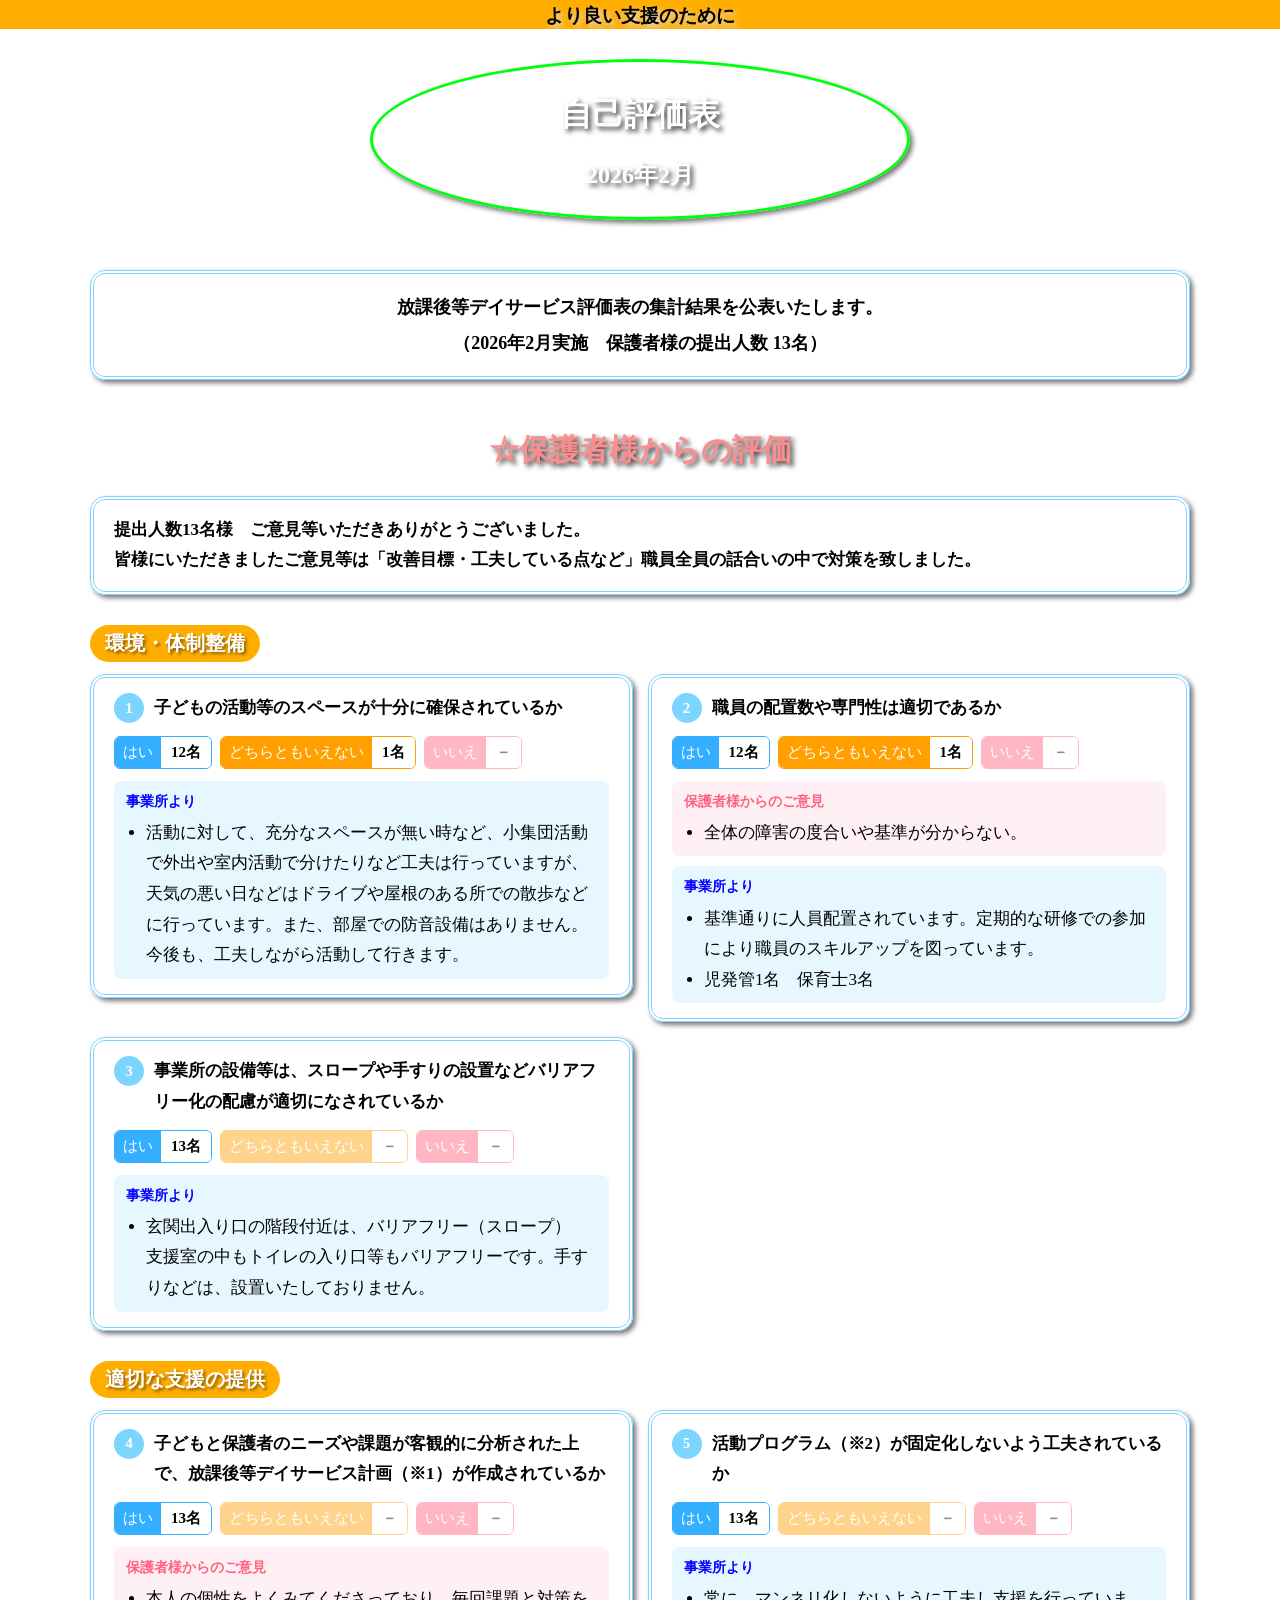
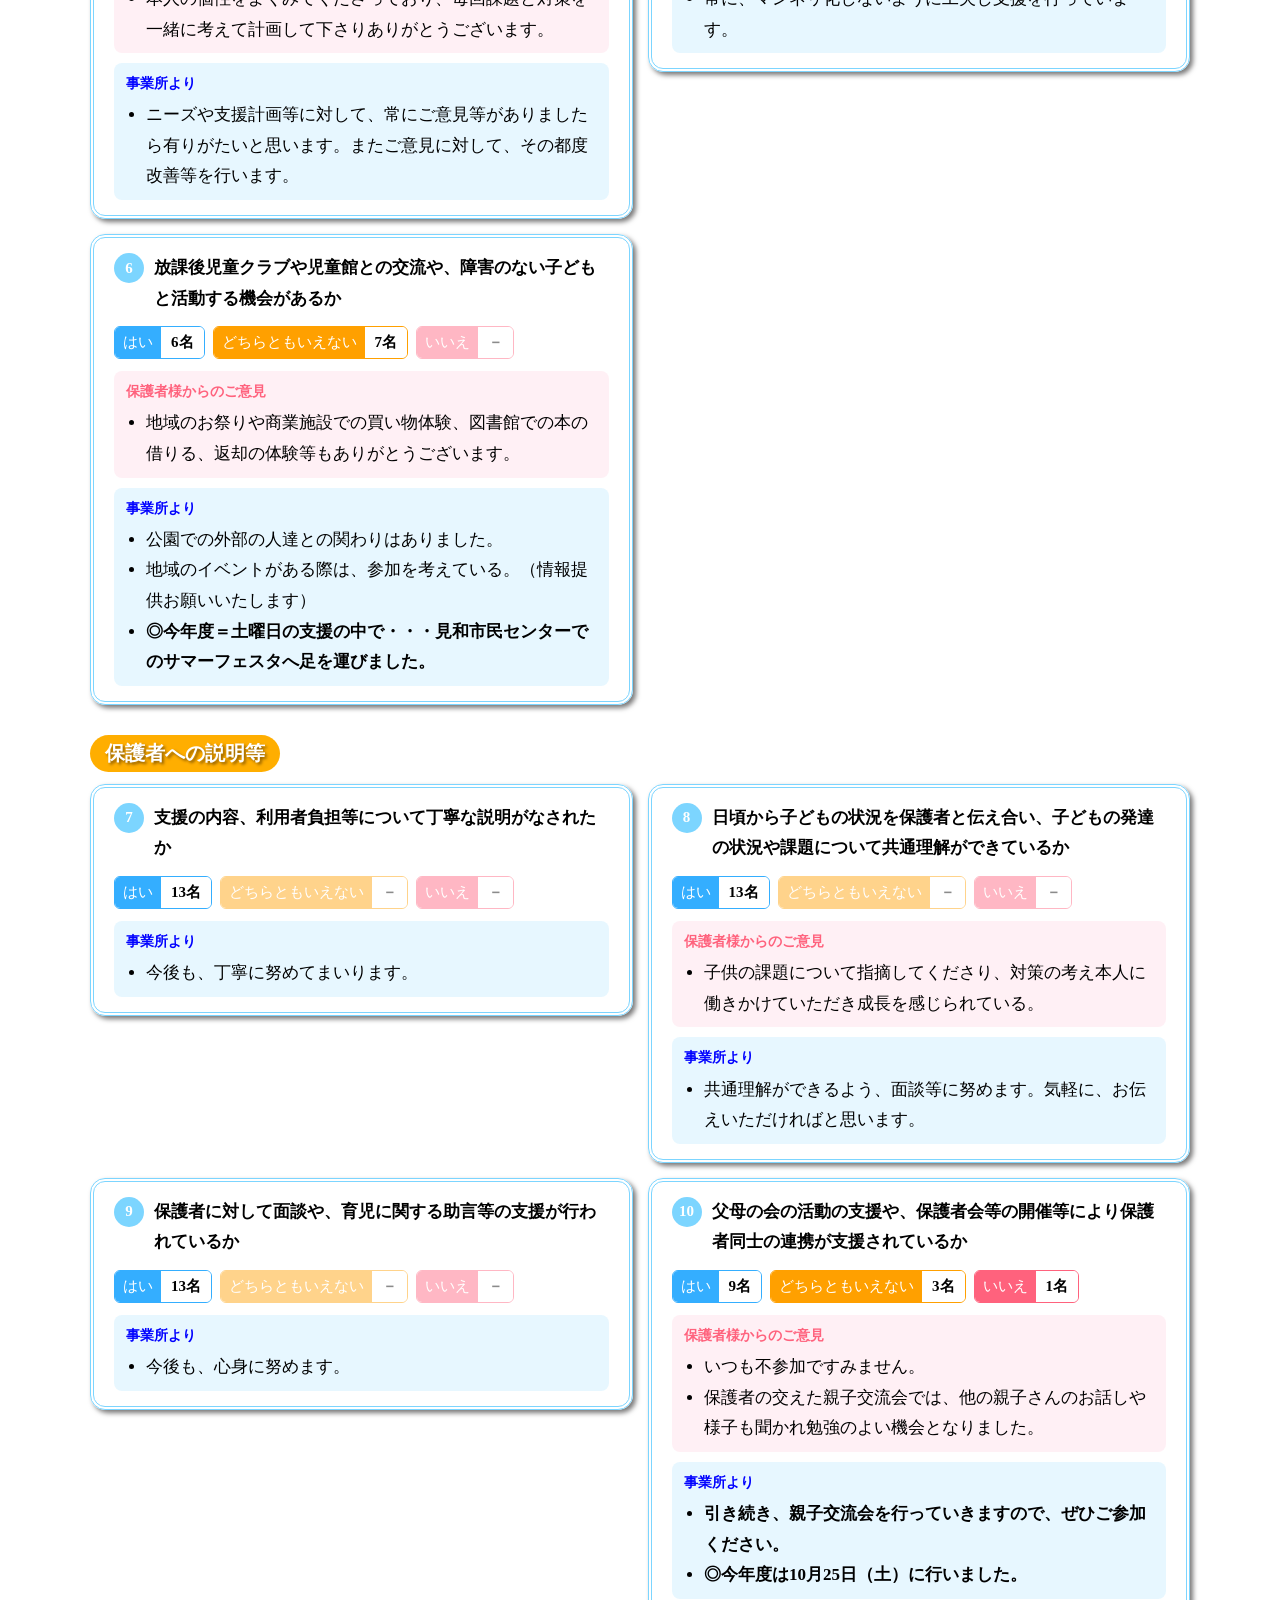
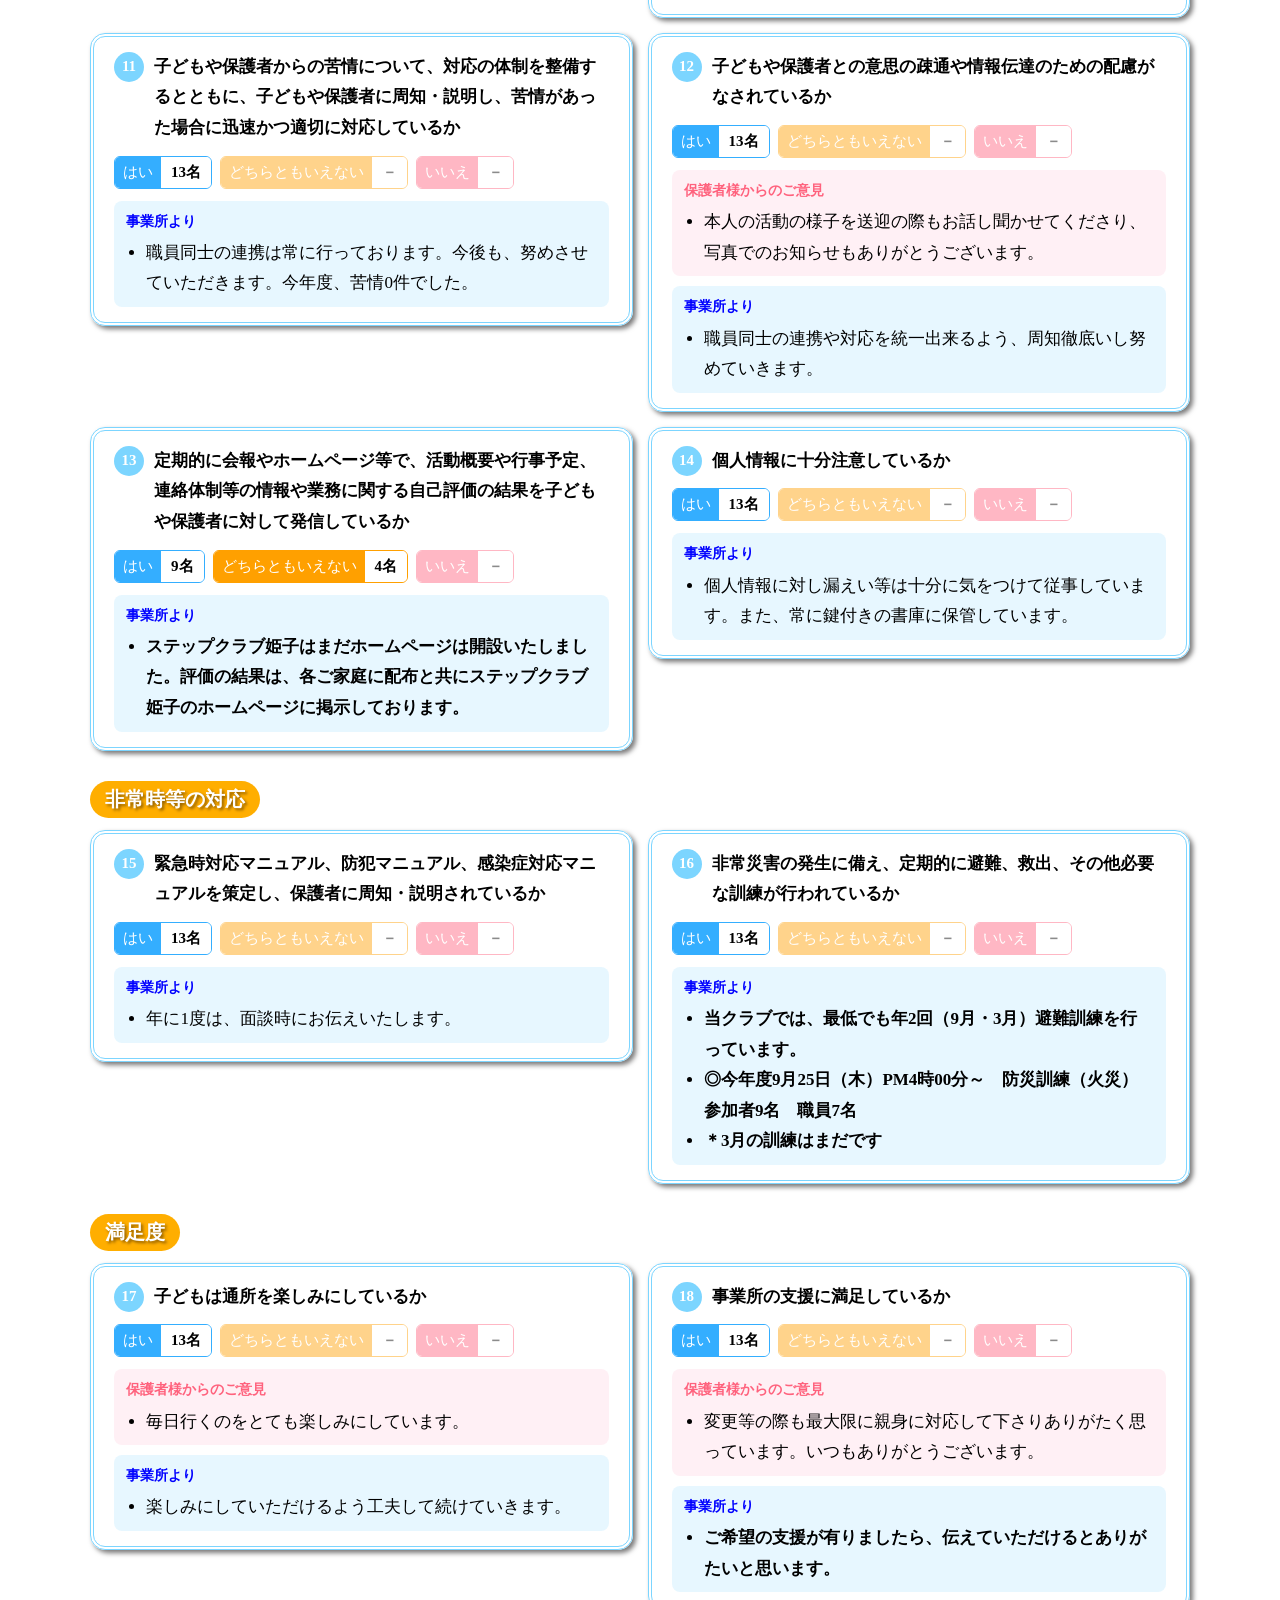
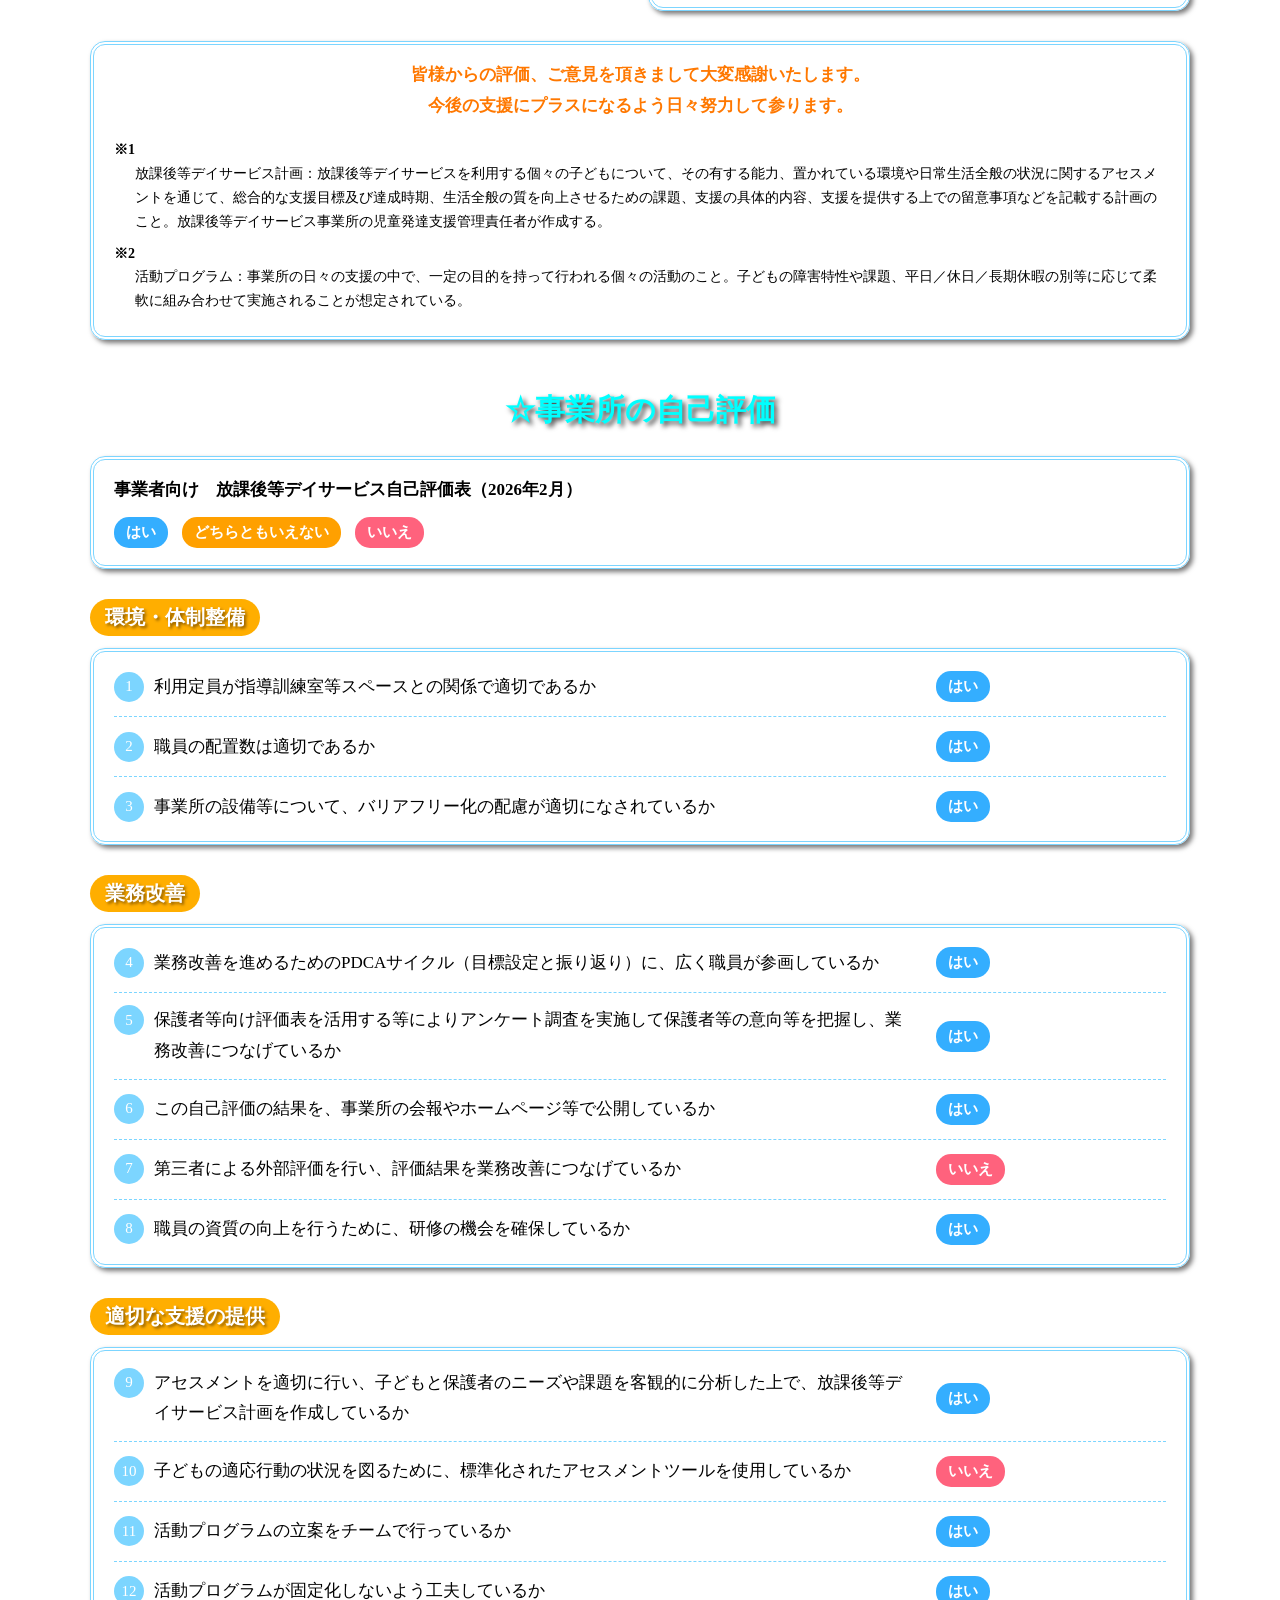
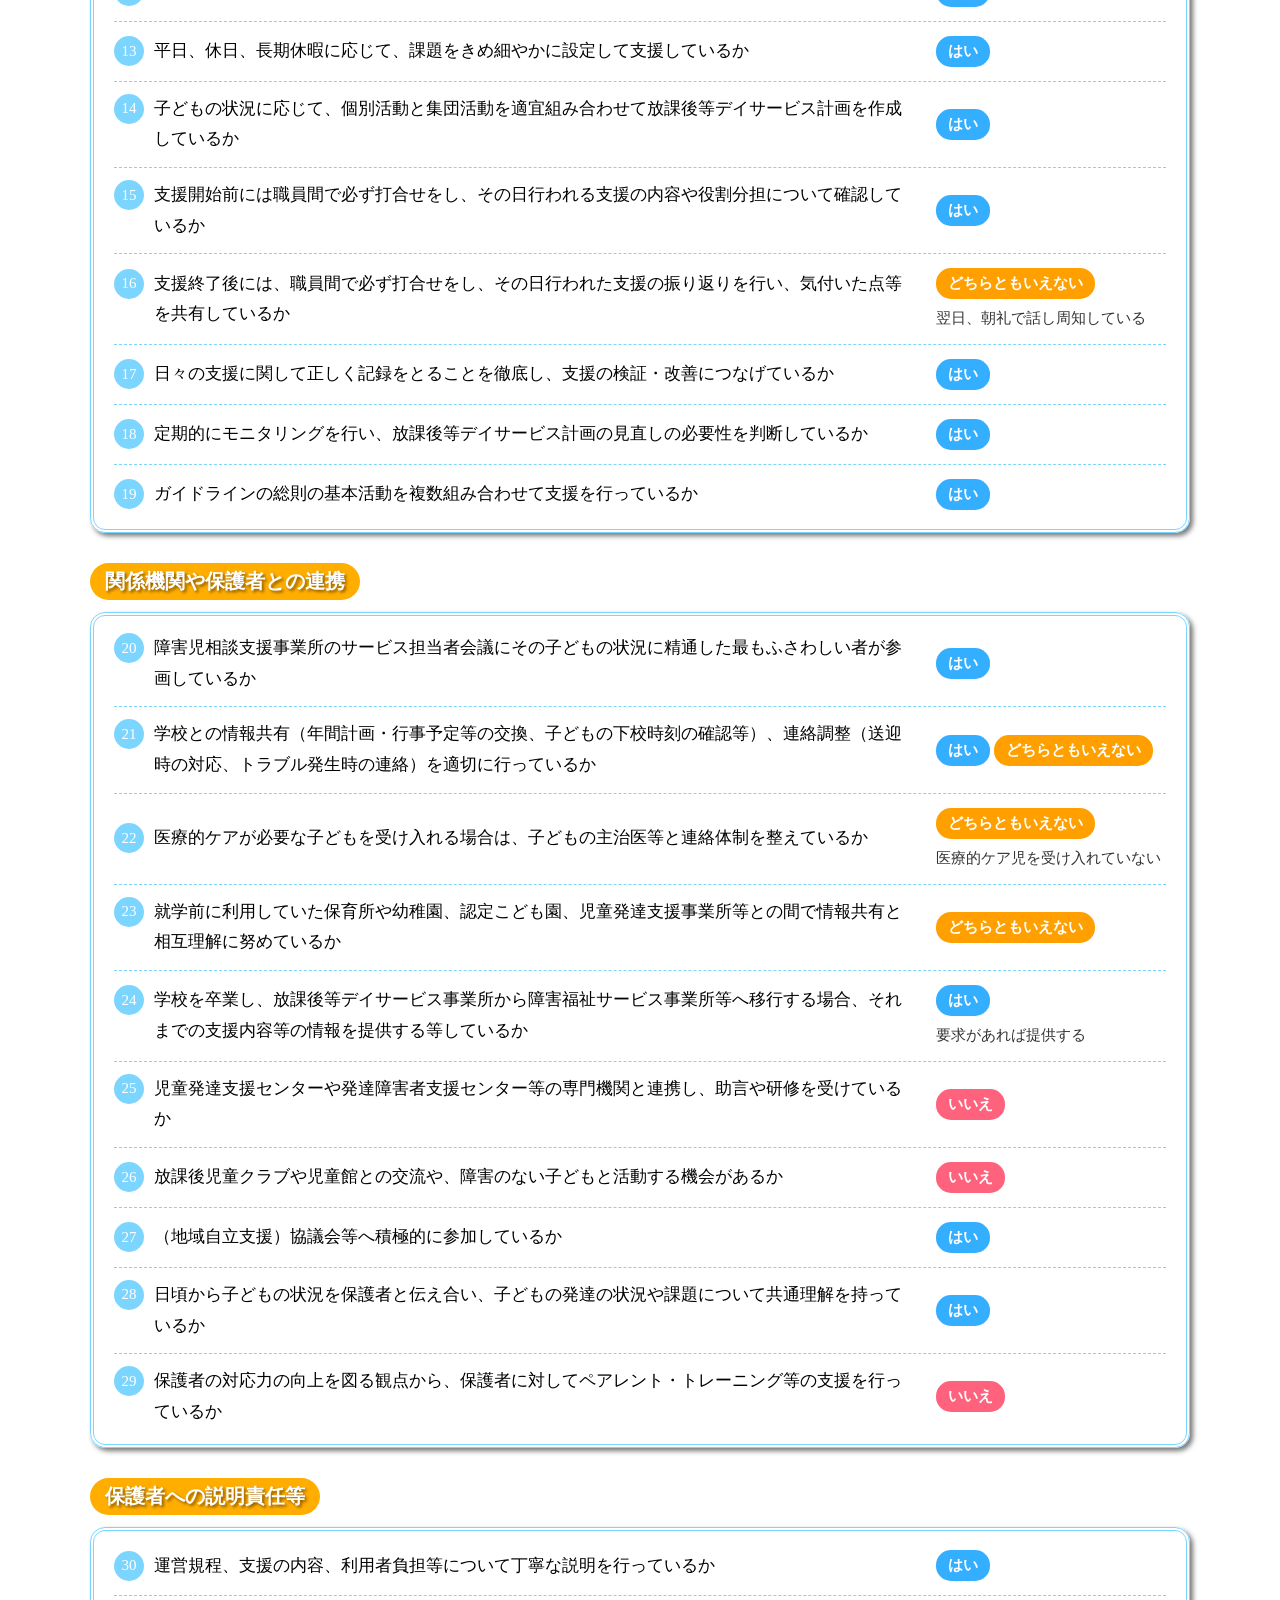
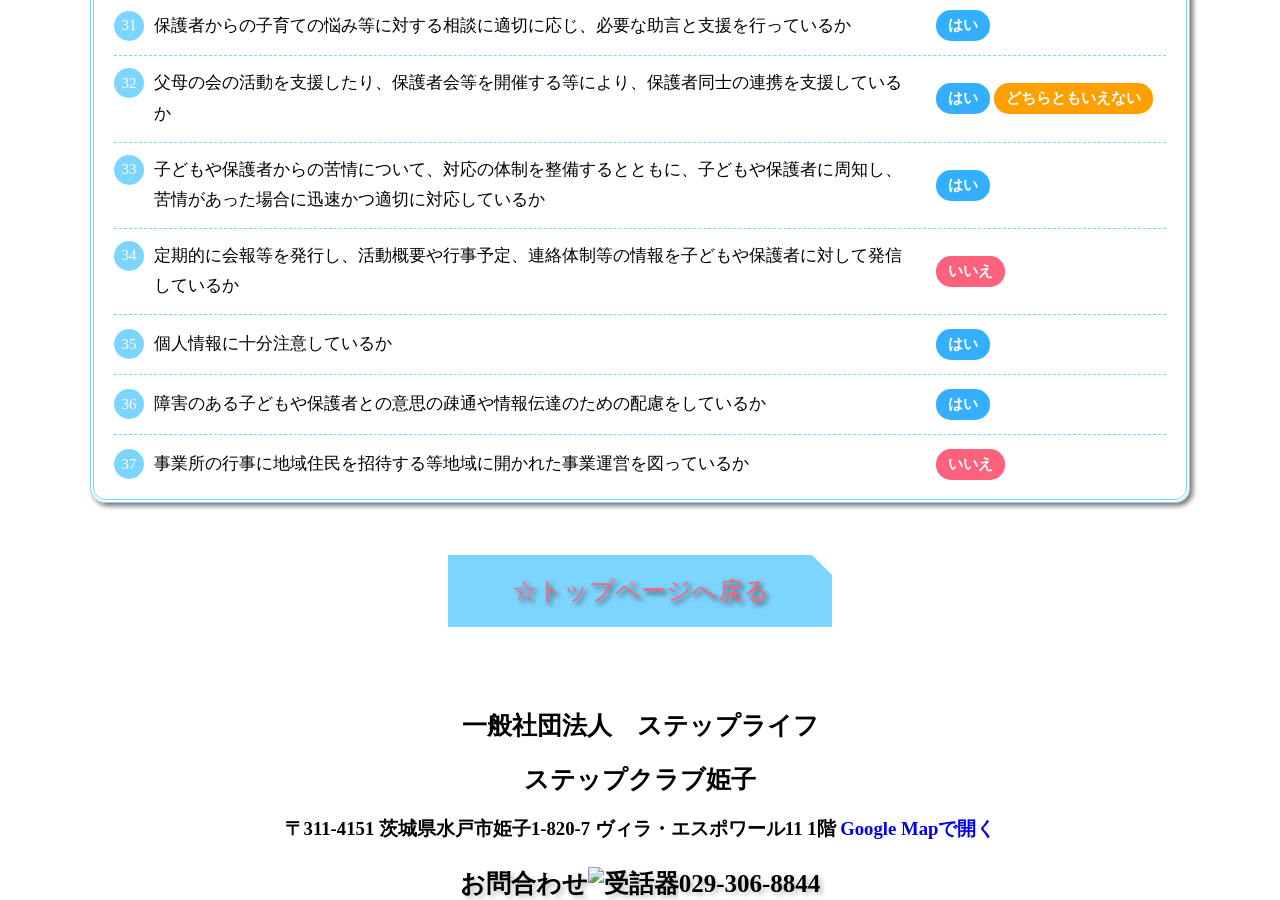
==== commit d181be12: "Update evaluation.html" ====
--- a/html/evaluation.html
+++ b/html/evaluation.html
@@ -10,7 +10,7 @@
         <link rel="icon" href="/images/favicon.png" type="image/png" sizes="192x192">
         <link rel="icon" href="/images/favicon.ico" sizes="48x48">
         <link rel="stylesheet" href="css/common.css">
-        <link rel="stylesheet" href="css/evaluation2.css">
+        <link rel="stylesheet" href="css/evaluation.css">
     </head>
     <body>
         <header id="header">
--- a/html/css/evaluation.css
+++ b/html/css/evaluation.css
@@ -0,0 +1,223 @@
+/* 自己評価表（共通部分は common.css） */
+
+.parent-title{
+    color: rgb(250, 141, 141);
+}
+
+.self-title{
+    color: aqua;
+}
+
+.intro{
+    margin: 0;
+    font-weight: bold;
+}
+
+/* 分類の見出し */
+.category{
+    margin: 30px 0 12px;
+    padding: 5px 15px;
+    display: inline-block;
+    font-size: 20px;
+    color: white;
+    background-color: rgb(255, 174, 0);
+    border-radius: 20px;
+    text-shadow: 2px 2px 3px #8a5a00;
+}
+
+/* 保護者評価：1項目ずつのカード */
+.item-list{
+    display: grid;
+    gap: 15px;
+}
+
+@media (min-width: 960px){
+    .item-list{
+        grid-template-columns: 1fr 1fr;
+        align-items: start;
+    }
+}
+
+.question{
+    margin: 0;
+    font-weight: bold;
+    display: flex;
+    gap: 10px;
+}
+
+.qno{
+    flex: 0 0 auto;
+    display: inline-flex;
+    align-items: center;
+    justify-content: center;
+    width: 30px;
+    height: 30px;
+    border-radius: 50%;
+    background-color: rgb(124, 213, 255);
+    color: white;
+    font-size: 15px;
+}
+
+.counts{
+    display: flex;
+    flex-wrap: wrap;
+    gap: 8px;
+    margin: 12px 0;
+}
+
+.count{
+    display: inline-flex;
+    border-radius: 6px;
+    overflow: hidden;
+    font-size: 15px;
+    border: solid 1px;
+}
+
+.count-label{
+    padding: 2px 8px;
+    color: white;
+}
+
+.count-num{
+    padding: 2px 10px;
+    font-weight: bold;
+    background-color: white;
+}
+
+.count.yes{ border-color: rgb(52, 174, 255); }
+.count.yes .count-label{ background-color: rgb(52, 174, 255); }
+.count.mid{ border-color: rgb(255, 160, 0); }
+.count.mid .count-label{ background-color: rgb(255, 160, 0); }
+.count.no{ border-color: rgb(255, 98, 125); }
+.count.no .count-label{ background-color: rgb(255, 98, 125); }
+
+.count.zero{
+    opacity: 0.45;
+}
+
+.opinion,
+.answer{
+    margin-top: 10px;
+    padding: 8px 12px;
+    border-radius: 8px;
+}
+
+.opinion{
+    background-color: rgba(255, 240, 245, 0.95);
+}
+
+.answer{
+    background-color: rgba(230, 247, 255, 0.95);
+}
+
+.label{
+    margin: 0 0 4px;
+    font-size: 14px;
+    font-weight: bold;
+    color: rgb(255, 98, 125);
+}
+
+.answer .label{
+    color: blue;
+}
+
+.opinion ul,
+.answer ul{
+    margin: 0;
+    padding-left: 1.2em;
+}
+
+.answer .strong{
+    font-weight: bold;
+}
+
+.notes{
+    margin-top: 30px;
+}
+
+.thanks{
+    margin-top: 0;
+    font-weight: bold;
+    text-align: center;
+    color: rgb(255, 120, 0);
+}
+
+.footnote{
+    margin: 0;
+    font-size: 14px;
+    line-height: 1.7;
+}
+
+.footnote dt{
+    font-weight: bold;
+}
+
+.footnote dd{
+    margin: 0 0 8px 1.5em;
+}
+
+/* 事業所の自己評価 */
+.legend{
+    display: flex;
+    flex-wrap: wrap;
+    gap: 10px;
+    margin: 10px 0 0;
+    padding: 0;
+    list-style: none;
+}
+
+.self-list{
+    padding: 5px 20px;
+}
+
+.self-row{
+    display: flex;
+    gap: 20px;
+    align-items: center;
+    padding: 12px 0;
+    border-bottom: dashed 1px rgb(124, 213, 255);
+}
+
+.self-row:last-child{
+    border-bottom: none;
+}
+
+.self-row .question{
+    flex: 1;
+    font-weight: normal;
+}
+
+.result{
+    flex: 0 0 230px;
+}
+
+.mark{
+    display: inline-block;
+    margin: 2px 4px 2px 0;
+    padding: 2px 12px;
+    border-radius: 15px;
+    color: white;
+    font-size: 15px;
+    font-weight: bold;
+}
+
+.mark.yes{ background-color: rgb(52, 174, 255); }
+.mark.mid{ background-color: rgb(255, 160, 0); }
+.mark.no{ background-color: rgb(255, 98, 125); }
+
+.memo{
+    margin: 4px 0 0;
+    font-size: 15px;
+    color: #333;
+}
+
+/* スマホでは評価を項目の下に */
+@media (max-width: 700px){
+    .self-row{
+        display: block;
+    }
+
+    .result{
+        margin: 8px 0 0 40px;
+    }
+}
